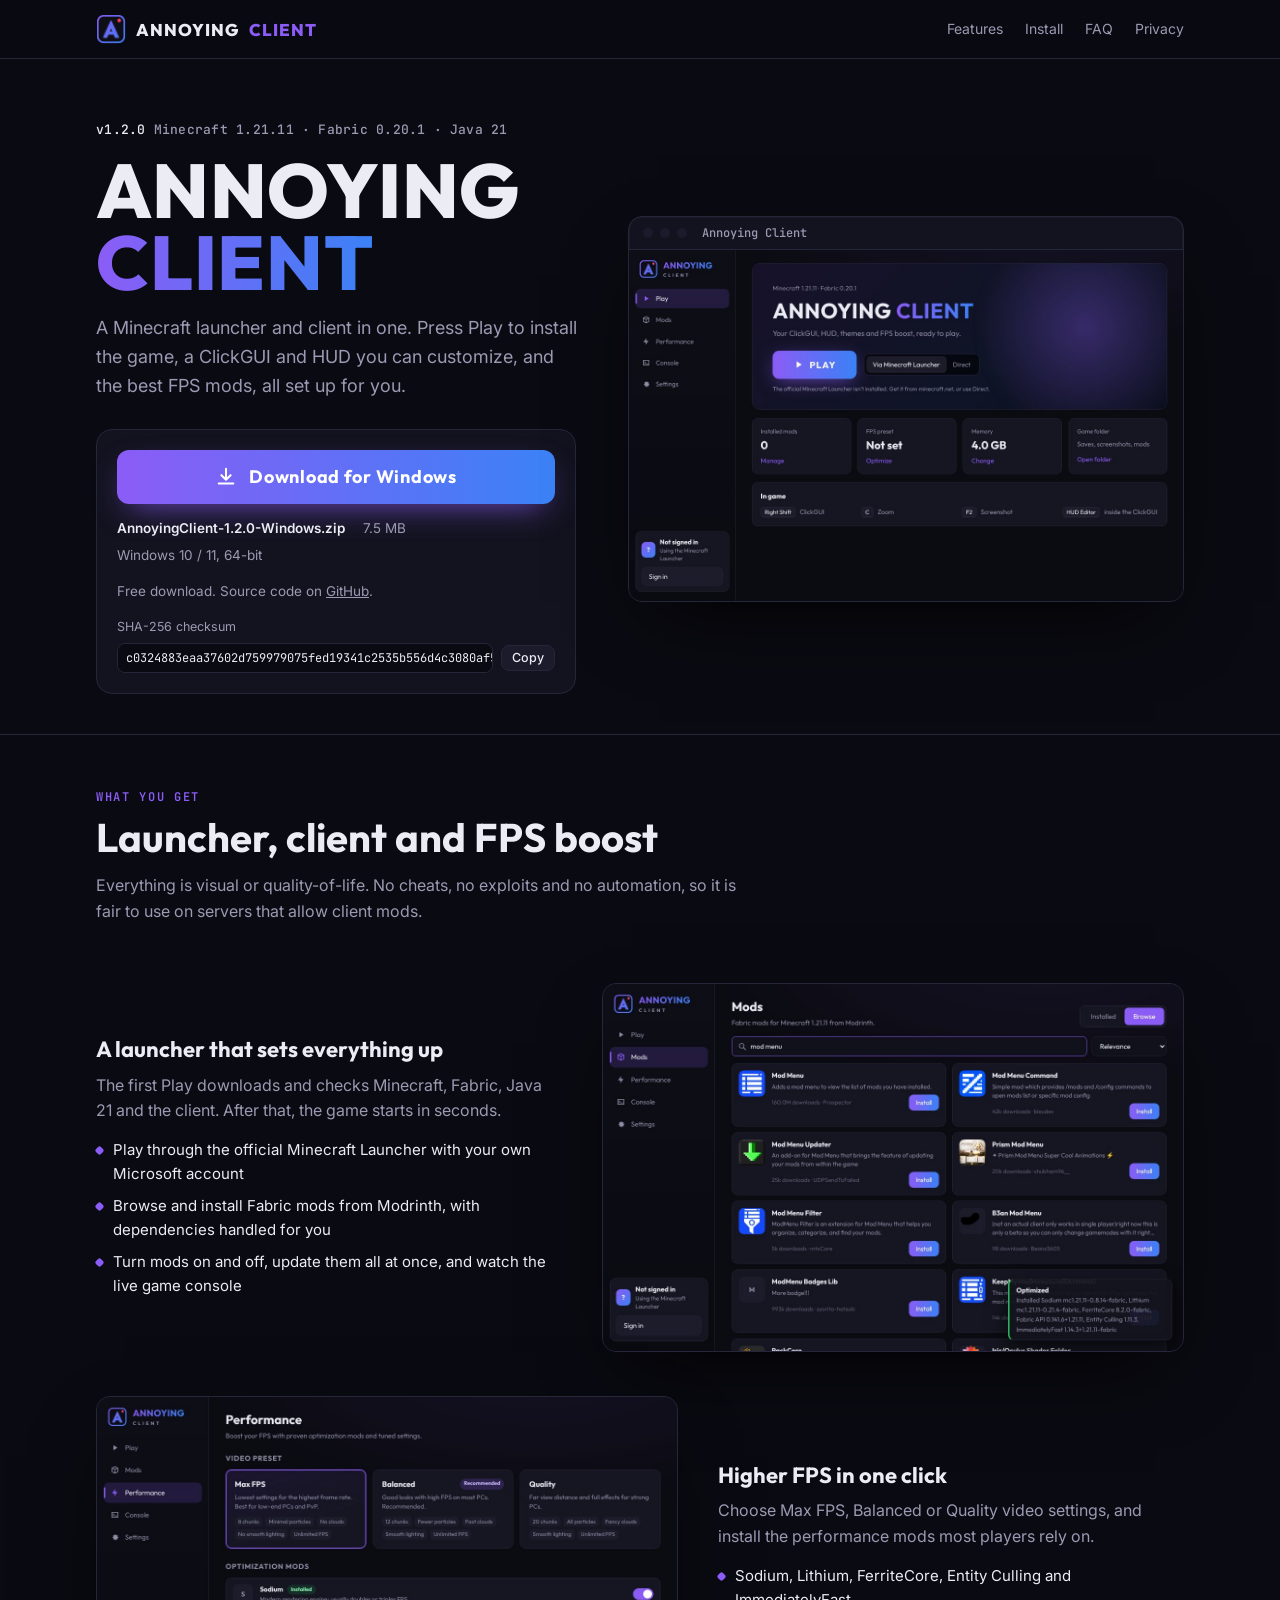
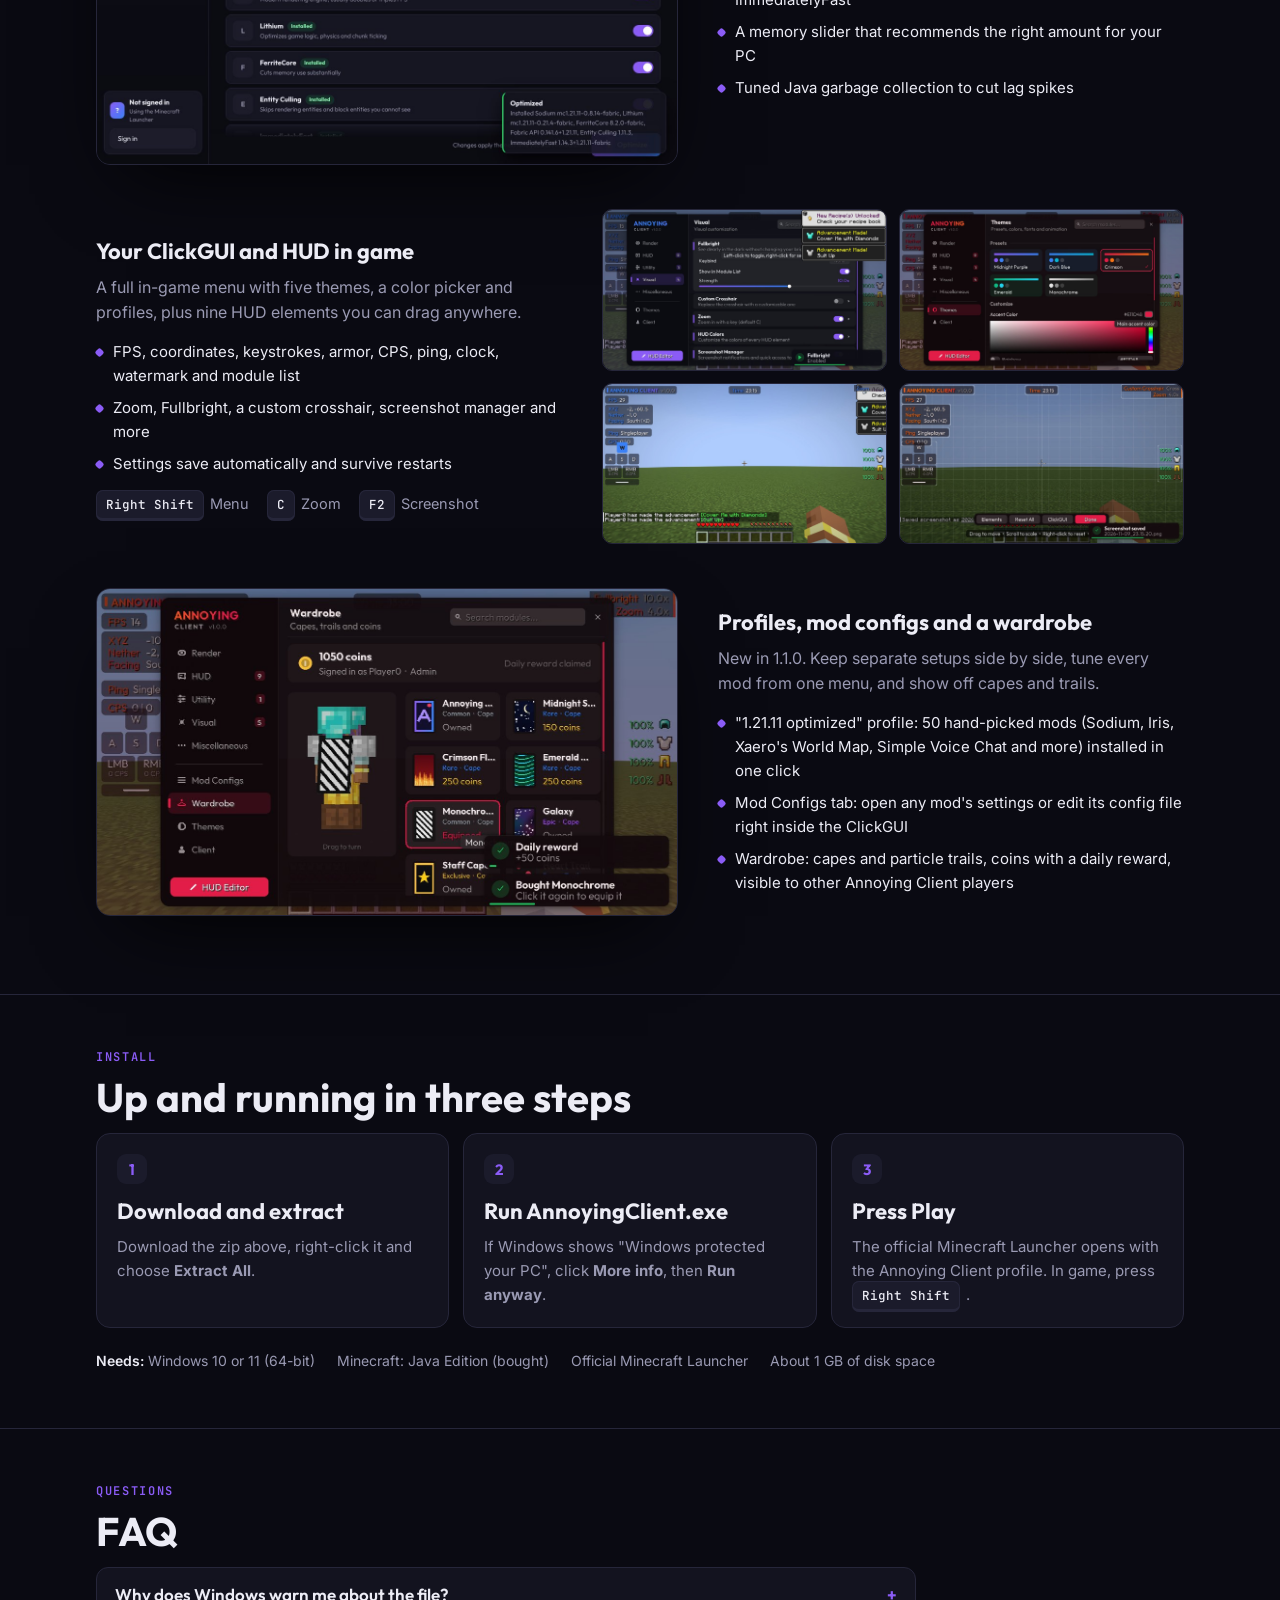
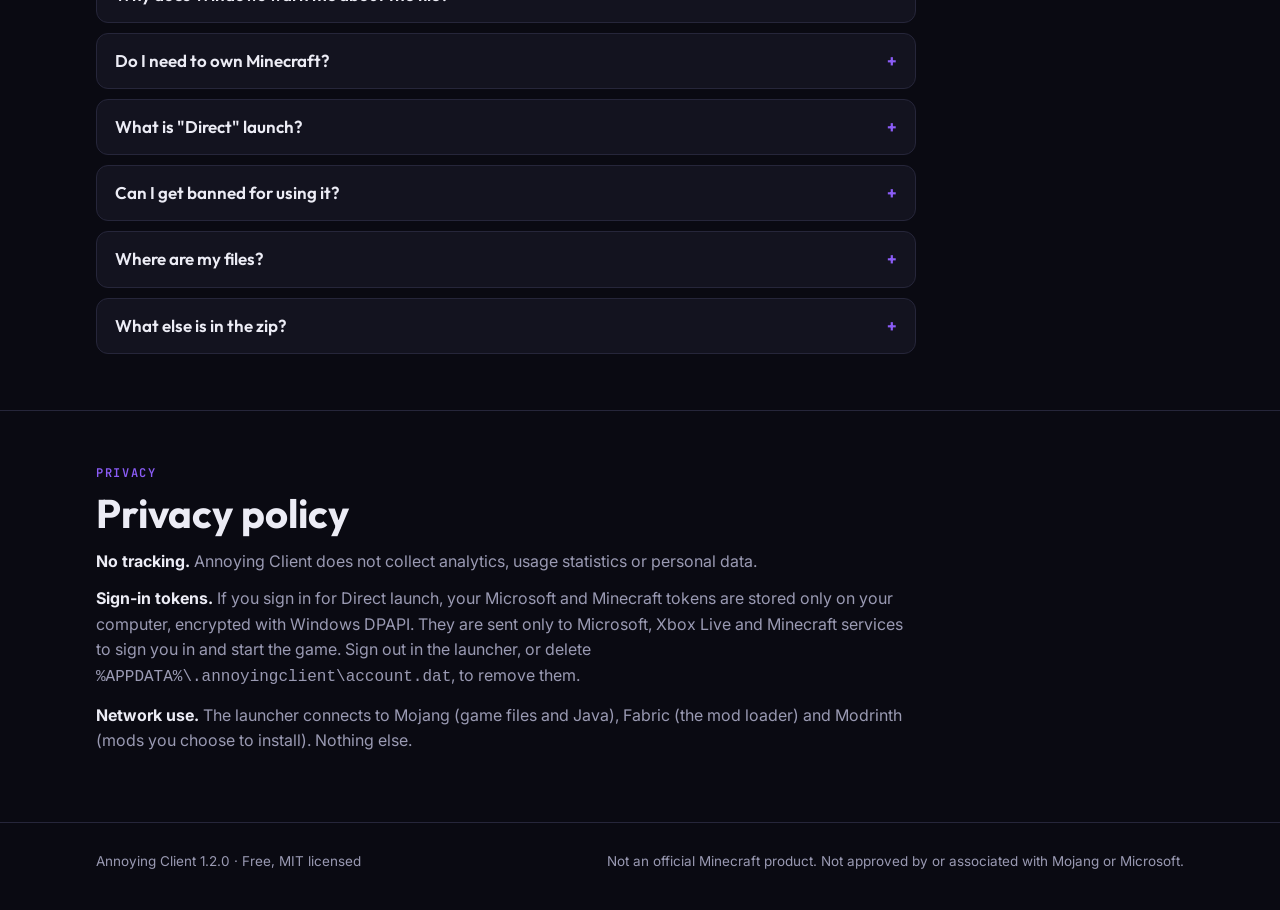
==== docs/index.html @ afb0d2f8 "Release 1.2.0: launcher auto-update and Owner label Co-Authored-By: Claude Opus 5.5 <noreply@anthrop" ====
<!doctype html>
<html lang="en">
<head>
<meta charset="utf-8">
<meta name="viewport" content="width=device-width, initial-scale=1, viewport-fit=cover">
<meta name="description" content="Annoying Client: a free Minecraft launcher and client with a ClickGUI, customizable HUD, Modrinth mod browser and one-click FPS optimization.">
<link rel="icon" href="img/icon.png">
<style>html,body{margin:0}body{font-size:14px}img{max-width:100%}[hidden]{display:none!important}</style>
<title>Annoying Client</title>
<link rel="preconnect" href="https://fonts.googleapis.com">
<link rel="preconnect" href="https://fonts.gstatic.com" crossorigin>
<link rel="stylesheet" href="https://fonts.googleapis.com/css2?family=Outfit:wght@400;600;700;800&family=Inter:wght@400;500;600&family=JetBrains+Mono:wght@400;500&display=swap">
<style>
/* Layout: a launcher-window hero (copy + download card beside a framed screenshot), then feature rows that alternate image and text, a real 3-step install, FAQ, privacy. Single committed dark look matching the client. */
:root {
  color-scheme: dark;
  --ink: #0a0a12;          /* page ground */
  --panel: #13131f;        /* cards */
  --panel-2: #1b1b2b;      /* raised controls */
  --line: #26263a;         /* hairlines */
  --text: #ececf5;
  --muted: #9a9ab3;
  --violet: #8b5cf6;       /* client accent */
  --azure: #3b82f6;        /* client secondary accent */
  --ok: #34d399;
  --warn: #fbbf24;
  --display: "Outfit", "Segoe UI", system-ui, sans-serif;
  --body: "Inter", "Segoe UI", system-ui, sans-serif;
  --mono: "JetBrains Mono", "Cascadia Mono", Consolas, monospace;
}
* { box-sizing: border-box; }
html { scroll-behavior: smooth; }
@media (prefers-reduced-motion: reduce) { html { scroll-behavior: auto; } * { animation: none !important; transition: none !important; } }
body { background: var(--ink); color: var(--text); font: 16px/1.6 var(--body); }
a { color: inherit; }
:focus-visible { outline: 2px solid var(--violet); outline-offset: 3px; border-radius: 6px; }

.wrap { max-width: 1120px; margin: 0 auto; padding-left: max(16px, env(safe-area-inset-left, 0px)); padding-right: max(16px, env(safe-area-inset-right, 0px)); }

/* header */
header { position: sticky; top: env(safe-area-inset-top, 0px); z-index: 5; background: color-mix(in srgb, var(--ink) 86%, transparent); backdrop-filter: blur(10px); border-bottom: 1px solid var(--line); }
body::before { content: ""; position: fixed; inset: 0 0 auto; height: env(safe-area-inset-top, 0px); z-index: 10; background: var(--ink); }
.bar { display: flex; align-items: center; gap: 24px; padding-block: 14px; }
.logo { display: flex; align-items: center; gap: 10px; text-decoration: none; font: 800 17px/1 var(--display); letter-spacing: .06em; }
.logo img { width: 30px; height: 30px; border-radius: 8px; }
.logo span { color: var(--violet); }
.bar nav { display: flex; gap: 22px; margin-left: auto; font-size: 14px; color: var(--muted); }
.bar nav a { text-decoration: none; }
.bar nav a:hover { color: var(--text); }
@media (max-width: 640px) { .bar nav { display: none; } }

/* hero */
.hero { padding-block: 64px 40px; display: grid; grid-template-columns: minmax(0, 1fr) minmax(0, 1.15fr); gap: 48px; align-items: center; }
@media (max-width: 900px) { .hero { grid-template-columns: minmax(0, 1fr); padding-block: 36px 24px; } }
.stack { font: 500 13px/1 var(--mono); color: var(--muted); letter-spacing: .02em; display: flex; flex-wrap: wrap; gap: 8px; }
.stack b { color: var(--text); font-weight: 500; }
h1 { font: 800 clamp(44px, 7vw, 76px)/.95 var(--display); letter-spacing: .01em; margin: 18px 0 16px; text-wrap: balance; }
h1 em { font-style: normal; color: transparent; background: linear-gradient(90deg, var(--violet), var(--azure)); -webkit-background-clip: text; background-clip: text; }
.lead { color: var(--muted); font-size: 18px; max-width: 34em; margin: 0 0 28px; }

.dl { background: var(--panel); border: 1px solid var(--line); border-radius: 16px; padding: 20px; max-width: 480px; display: grid; gap: 14px; }
.dl-btn { display: flex; align-items: center; justify-content: center; gap: 12px; width: 100%; border: 0; cursor: pointer; padding: 16px 20px; border-radius: 12px; color: #fff; font: 700 18px/1 var(--display); letter-spacing: .04em; background: linear-gradient(90deg, var(--violet), var(--azure)); box-shadow: 0 12px 32px -12px color-mix(in srgb, var(--violet) 80%, transparent); transition: transform .15s, filter .15s; }
.dl-btn:hover { transform: translateY(-1px); filter: brightness(1.08); }
.dl-btn { text-decoration: none; }
.dl-btn[aria-disabled="true"] { cursor: default; filter: saturate(.45) brightness(.75); transform: none; box-shadow: none; }
.dl-btn svg { width: 22px; height: 22px; flex: none; }
.dl-meta { display: flex; flex-wrap: wrap; gap: 6px 18px; font-size: 13.5px; color: var(--muted); }
.dl-meta b { color: var(--text); font-weight: 600; }
.status { font-size: 13.5px; min-height: 1.4em; color: var(--muted); }
.status.ok { color: var(--ok); }
.status.warn { color: var(--warn); }
.sha { display: grid; gap: 6px; font-size: 12.5px; color: var(--muted); }
.sha-row { display: flex; gap: 8px; align-items: center; min-width: 0; }
.sha code { font: 12px/1.4 var(--mono); color: var(--text); background: var(--ink); border: 1px solid var(--line); border-radius: 8px; padding: 6px 8px; overflow-x: auto; white-space: nowrap; flex: 1; min-width: 0; }
.copy { border: 1px solid var(--line); background: var(--panel-2); color: var(--text); border-radius: 8px; padding: 6px 10px; font: 500 12.5px/1 var(--body); cursor: pointer; flex: none; }
.copy:hover { border-color: #3a3a55; }

.shot { margin: 0; border-radius: 14px; overflow: hidden; border: 1px solid var(--line); background: var(--panel); box-shadow: 0 30px 80px -30px #000, 0 0 0 1px #ffffff08 inset; }
.shot-chrome { display: flex; align-items: center; gap: 7px; padding: 10px 14px; border-bottom: 1px solid var(--line); font: 500 12px/1 var(--mono); color: var(--muted); }
.shot-chrome i { width: 10px; height: 10px; border-radius: 50%; background: var(--panel-2); display: block; }
.shot-chrome span { margin-left: 8px; }
.shot img { display: block; width: 100%; height: auto; }

/* sections */
section { padding-block: 56px; border-top: 1px solid var(--line); }
.eyebrow { font: 600 12px/1 var(--mono); text-transform: uppercase; letter-spacing: .14em; color: var(--violet); }
h2 { font: 700 clamp(28px, 4vw, 40px)/1.1 var(--display); margin: 12px 0 14px; text-wrap: balance; }
h3 { font: 700 22px/1.2 var(--display); margin: 0 0 10px; }
.intro { color: var(--muted); max-width: 40em; margin: 0 0 36px; }

.feature { display: grid; grid-template-columns: minmax(0, 1fr) minmax(0, 1.25fr); gap: 40px; align-items: center; padding-block: 22px; }
.feature.flip { grid-template-columns: minmax(0, 1.25fr) minmax(0, 1fr); }
.feature.flip .feature-text { order: 2; }
@media (max-width: 860px) { .feature, .feature.flip { grid-template-columns: minmax(0, 1fr); gap: 18px; } .feature.flip .feature-text { order: 0; } }
.feature-text p { color: var(--muted); margin: 0 0 14px; }
.ticks { list-style: none; padding: 0; margin: 0; display: grid; gap: 8px; font-size: 15px; }
.ticks li { display: flex; gap: 10px; }
.ticks li::before { content: ""; flex: none; width: 7px; height: 7px; margin-top: .62em; border-radius: 2px; background: var(--violet); transform: rotate(45deg); }
.keys { display: flex; flex-wrap: wrap; gap: 10px 18px; margin-top: 16px; font-size: 14.5px; color: var(--muted); }
kbd { font: 500 12.5px/1 var(--mono); color: var(--text); background: var(--panel-2); border: 1px solid var(--line); border-bottom-width: 3px; border-radius: 7px; padding: 5px 9px; margin-right: 6px; }
.gallery { display: grid; grid-template-columns: repeat(2, minmax(0, 1fr)); gap: 12px; }
.gallery img { width: 100%; height: auto; border-radius: 10px; border: 1px solid var(--line); display: block; }
@media (max-width: 560px) { .gallery { grid-template-columns: minmax(0, 1fr); } }

/* install */
.steps { list-style: none; padding: 0; margin: 0; display: grid; grid-template-columns: repeat(3, minmax(0, 1fr)); gap: 14px; counter-reset: step; }
@media (max-width: 860px) { .steps { grid-template-columns: minmax(0, 1fr); } }
.steps li { background: var(--panel); border: 1px solid var(--line); border-radius: 14px; padding: 20px; counter-increment: step; }
.steps li::before { content: counter(step); display: grid; place-items: center; width: 30px; height: 30px; border-radius: 9px; background: var(--panel-2); color: var(--violet); font: 700 15px/1 var(--display); margin-bottom: 14px; }
.steps p { color: var(--muted); margin: 6px 0 0; font-size: 15px; }
.req { margin-top: 22px; display: flex; flex-wrap: wrap; gap: 8px 22px; font-size: 14px; color: var(--muted); }
.req b { color: var(--text); font-weight: 600; }

/* faq */
.faq { display: grid; gap: 10px; max-width: 820px; }
details { background: var(--panel); border: 1px solid var(--line); border-radius: 12px; padding: 0 18px; }
summary { cursor: pointer; list-style: none; padding-block: 16px; font: 600 17px/1.3 var(--display); display: flex; justify-content: space-between; gap: 16px; }
summary::-webkit-details-marker { display: none; }
summary::after { content: "+"; color: var(--violet); font-weight: 700; }
details[open] summary::after { content: "\2212"; }
details p, details ul { color: var(--muted); margin: 0 0 16px; }
details ul { padding-left: 20px; }

.privacy { max-width: 820px; color: var(--muted); }
.privacy p { margin: 0 0 12px; }
.privacy strong { color: var(--text); }

footer { border-top: 1px solid var(--line); padding-block: 28px 40px; font-size: 13.5px; color: var(--muted); }
footer .wrap { display: flex; flex-wrap: wrap; gap: 10px 28px; justify-content: space-between; }
</style>
</head>
<body>


<header>
  <div class="wrap bar">
    <a class="logo" href="#top"><img src="img/icon.png" alt="">ANNOYING <span>CLIENT</span></a>
    <nav>
      <a href="#features">Features</a>
      <a href="#install">Install</a>
      <a href="#faq">FAQ</a>
      <a href="#privacy">Privacy</a>
    </nav>
  </div>
</header>

<main id="top">
  <div class="wrap hero">
    <div>
      <div class="stack"><b>v1.2.0</b><span>Minecraft 1.21.11</span><span>&middot;</span><span>Fabric 0.20.1</span><span>&middot;</span><span>Java 21</span></div>
      <h1>ANNOYING <em>CLIENT</em></h1>
      <p class="lead">A Minecraft launcher and client in one. Press Play to install the game, a ClickGUI and HUD you can customize, and the best FPS mods, all set up for you.</p>
      <div class="dl">
        <a class="dl-btn" id="download" href="download/AnnoyingClient-Windows.zip" download="AnnoyingClient-1.2.0-Windows.zip">
          <svg viewBox="0 0 24 24" fill="none" stroke="currentColor" stroke-width="2.2" stroke-linecap="round" stroke-linejoin="round" aria-hidden="true"><path d="M12 3v12m0 0l-5-5m5 5l5-5M4 19h16"/></svg>
          Download for Windows
        </a>
        <div class="dl-meta"><span><b>AnnoyingClient-1.2.0-Windows.zip</b></span><span>7.5 MB</span><span>Windows 10 / 11, 64-bit</span></div>
        <div class="status" id="status">Free download. Source code on <a href="https://github.com/theavgjim/annoying-client">GitHub</a>.</div>
        <div class="sha">
          <span>SHA-256 checksum</span>
          <div class="sha-row"><code id="sha">c0324883eaa37602d759979075fed19341c2535b556d4c3080af5c8bb71a3abe</code><button class="copy" id="copy-sha" type="button">Copy</button></div>
        </div>
      </div>
    </div>
    <figure class="shot">
      <div class="shot-chrome"><i></i><i></i><i></i><span>Annoying Client</span></div>
      <img src="img/launcher-play.jpg" width="1200" height="760" alt="The Annoying Client launcher home screen with the Play button">
    </figure>
  </div>

  <section id="features">
    <div class="wrap">
      <div class="eyebrow">What you get</div>
      <h2>Launcher, client and FPS boost</h2>
      <p class="intro">Everything is visual or quality-of-life. No cheats, no exploits and no automation, so it is fair to use on servers that allow client mods.</p>

      <div class="feature">
        <div class="feature-text">
          <h3>A launcher that sets everything up</h3>
          <p>The first Play downloads and checks Minecraft, Fabric, Java 21 and the client. After that, the game starts in seconds.</p>
          <ul class="ticks">
            <li>Play through the official Minecraft Launcher with your own Microsoft account</li>
            <li>Browse and install Fabric mods from Modrinth, with dependencies handled for you</li>
            <li>Turn mods on and off, update them all at once, and watch the live game console</li>
          </ul>
        </div>
        <figure class="shot"><img src="img/launcher-mods.jpg" width="1200" height="760" alt="Mod browser showing Modrinth search results"></figure>
      </div>

      <div class="feature flip">
        <div class="feature-text">
          <h3>Higher FPS in one click</h3>
          <p>Choose Max FPS, Balanced or Quality video settings, and install the performance mods most players rely on.</p>
          <ul class="ticks">
            <li>Sodium, Lithium, FerriteCore, Entity Culling and ImmediatelyFast</li>
            <li>A memory slider that recommends the right amount for your PC</li>
            <li>Tuned Java garbage collection to cut lag spikes</li>
          </ul>
        </div>
        <figure class="shot"><img src="img/launcher-performance.jpg" width="1200" height="760" alt="Performance page with video presets and optimization mods"></figure>
      </div>

      <div class="feature">
        <div class="feature-text">
          <h3>Your ClickGUI and HUD in game</h3>
          <p>A full in-game menu with five themes, a color picker and profiles, plus nine HUD elements you can drag anywhere.</p>
          <ul class="ticks">
            <li>FPS, coordinates, keystrokes, armor, CPS, ping, clock, watermark and module list</li>
            <li>Zoom, Fullbright, a custom crosshair, screenshot manager and more</li>
            <li>Settings save automatically and survive restarts</li>
          </ul>
          <div class="keys"><span><kbd>Right Shift</kbd>Menu</span><span><kbd>C</kbd>Zoom</span><span><kbd>F2</kbd>Screenshot</span></div>
        </div>
        <div class="gallery">
          <img src="img/clickgui-settings.jpg" width="1200" height="675" alt="ClickGUI with module settings expanded">
          <img src="img/themes-color-picker.jpg" width="1200" height="675" alt="Theme presets and color picker">
          <img src="img/hud.jpg" width="1200" height="675" alt="HUD elements in game">
          <img src="img/hud-editor.jpg" width="1200" height="675" alt="Drag-and-drop HUD editor">
        </div>
      </div>
      <div class="feature flip">
        <div class="feature-text">
          <h3>Profiles, mod configs and a wardrobe</h3>
          <p>New in 1.1.0. Keep separate setups side by side, tune every mod from one menu, and show off capes and trails.</p>
          <ul class="ticks">
            <li>"1.21.11 optimized" profile: 50 hand-picked mods (Sodium, Iris, Xaero's World Map, Simple Voice Chat and more) installed in one click</li>
            <li>Mod Configs tab: open any mod's settings or edit its config file right inside the ClickGUI</li>
            <li>Wardrobe: capes and particle trails, coins with a daily reward, visible to other Annoying Client players</li>
          </ul>
        </div>
        <figure class="shot"><img src="img/wardrobe.jpg" width="1200" height="675" alt="Wardrobe tab with capes, coins and a player preview"></figure>
      </div>
    </div>
  </section>

  <section id="install">
    <div class="wrap">
      <div class="eyebrow">Install</div>
      <h2>Up and running in three steps</h2>
      <ol class="steps">
        <li><h3>Download and extract</h3><p>Download the zip above, right-click it and choose <b>Extract All</b>.</p></li>
        <li><h3>Run AnnoyingClient.exe</h3><p>If Windows shows "Windows protected your PC", click <b>More info</b>, then <b>Run anyway</b>.</p></li>
        <li><h3>Press Play</h3><p>The official Minecraft Launcher opens with the Annoying Client profile. In game, press <kbd>Right Shift</kbd>.</p></li>
      </ol>
      <div class="req"><span><b>Needs:</b> Windows 10 or 11 (64-bit)</span><span>Minecraft: Java Edition (bought)</span><span>Official Minecraft Launcher</span><span>About 1 GB of disk space</span></div>
    </div>
  </section>

  <section id="faq">
    <div class="wrap">
      <div class="eyebrow">Questions</div>
      <h2>FAQ</h2>
      <div class="faq">
        <details><summary>Why does Windows warn me about the file?</summary>
          <p>The launcher is not code-signed yet, so SmartScreen does not recognize it. Click "More info" and then "Run anyway". You can compare the file's SHA-256 checksum with the one shown above to be sure it was not changed.</p></details>
        <details><summary>Do I need to own Minecraft?</summary>
          <p>Yes. You sign in with your own Microsoft account through the official Minecraft Launcher. There is no offline or cracked mode.</p></details>
        <details><summary>What is "Direct" launch?</summary>
          <p>Direct launch signs you in from Annoying Client itself, without opening the official launcher. It becomes available once Mojang approves the launcher's Microsoft application. Until then, use "Via Minecraft Launcher", which works for everyone.</p></details>
        <details><summary>Can I get banned for using it?</summary>
          <p>Annoying Client has no cheats, but every server sets its own rules. Some servers do not allow features such as zoom or fullbright, so check a server's rules before you play there.</p></details>
        <details><summary>Where are my files?</summary>
          <ul>
            <li>Launcher, game files and Java: <code>%APPDATA%\.annoyingclient</code></li>
            <li>Worlds, screenshots and mods: <code>%APPDATA%\.annoyingclient\instance</code></li>
          </ul></details>
        <details><summary>What else is in the zip?</summary>
          <p><b>AnnoyingClient-Installer.exe</b> only adds the client to the official launcher, without the launcher app. <b>annoying-client-1.2.0+mc1.21.11.jar</b> is the mod by itself, for manual Fabric installs (it needs Fabric API).</p></details>
      </div>
    </div>
  </section>

  <section id="privacy">
    <div class="wrap">
      <div class="eyebrow">Privacy</div>
      <h2>Privacy policy</h2>
      <div class="privacy">
        <p><strong>No tracking.</strong> Annoying Client does not collect analytics, usage statistics or personal data.</p>
        <p><strong>Sign-in tokens.</strong> If you sign in for Direct launch, your Microsoft and Minecraft tokens are stored only on your computer, encrypted with Windows DPAPI. They are sent only to Microsoft, Xbox Live and Minecraft services to sign you in and start the game. Sign out in the launcher, or delete <code>%APPDATA%\.annoyingclient\account.dat</code>, to remove them.</p>
        <p><strong>Network use.</strong> The launcher connects to Mojang (game files and Java), Fabric (the mod loader) and Modrinth (mods you choose to install). Nothing else.</p>
      </div>
    </div>
  </section>
</main>

<footer>
  <div class="wrap">
    <span>Annoying Client 1.2.0 &middot; Free, MIT licensed</span>
    <span>Not an official Minecraft product. Not approved by or associated with Mojang or Microsoft.</span>
  </div>
</footer>

<script>
(function () {
  document.getElementById("copy-sha").addEventListener("click", function () {
    var code = document.getElementById("sha");
    var b = this;
    function selectIt() {
      var r = document.createRange(); r.selectNodeContents(code);
      var s = window.getSelection(); s.removeAllRanges(); s.addRange(r);
    }
    if (navigator.clipboard && navigator.clipboard.writeText) {
      navigator.clipboard.writeText(code.textContent).then(function () { b.textContent = "Copied"; setTimeout(function () { b.textContent = "Copy"; }, 1500); }, selectIt);
    } else { selectIt(); }
  });
})();
</script>

</body>
</html>
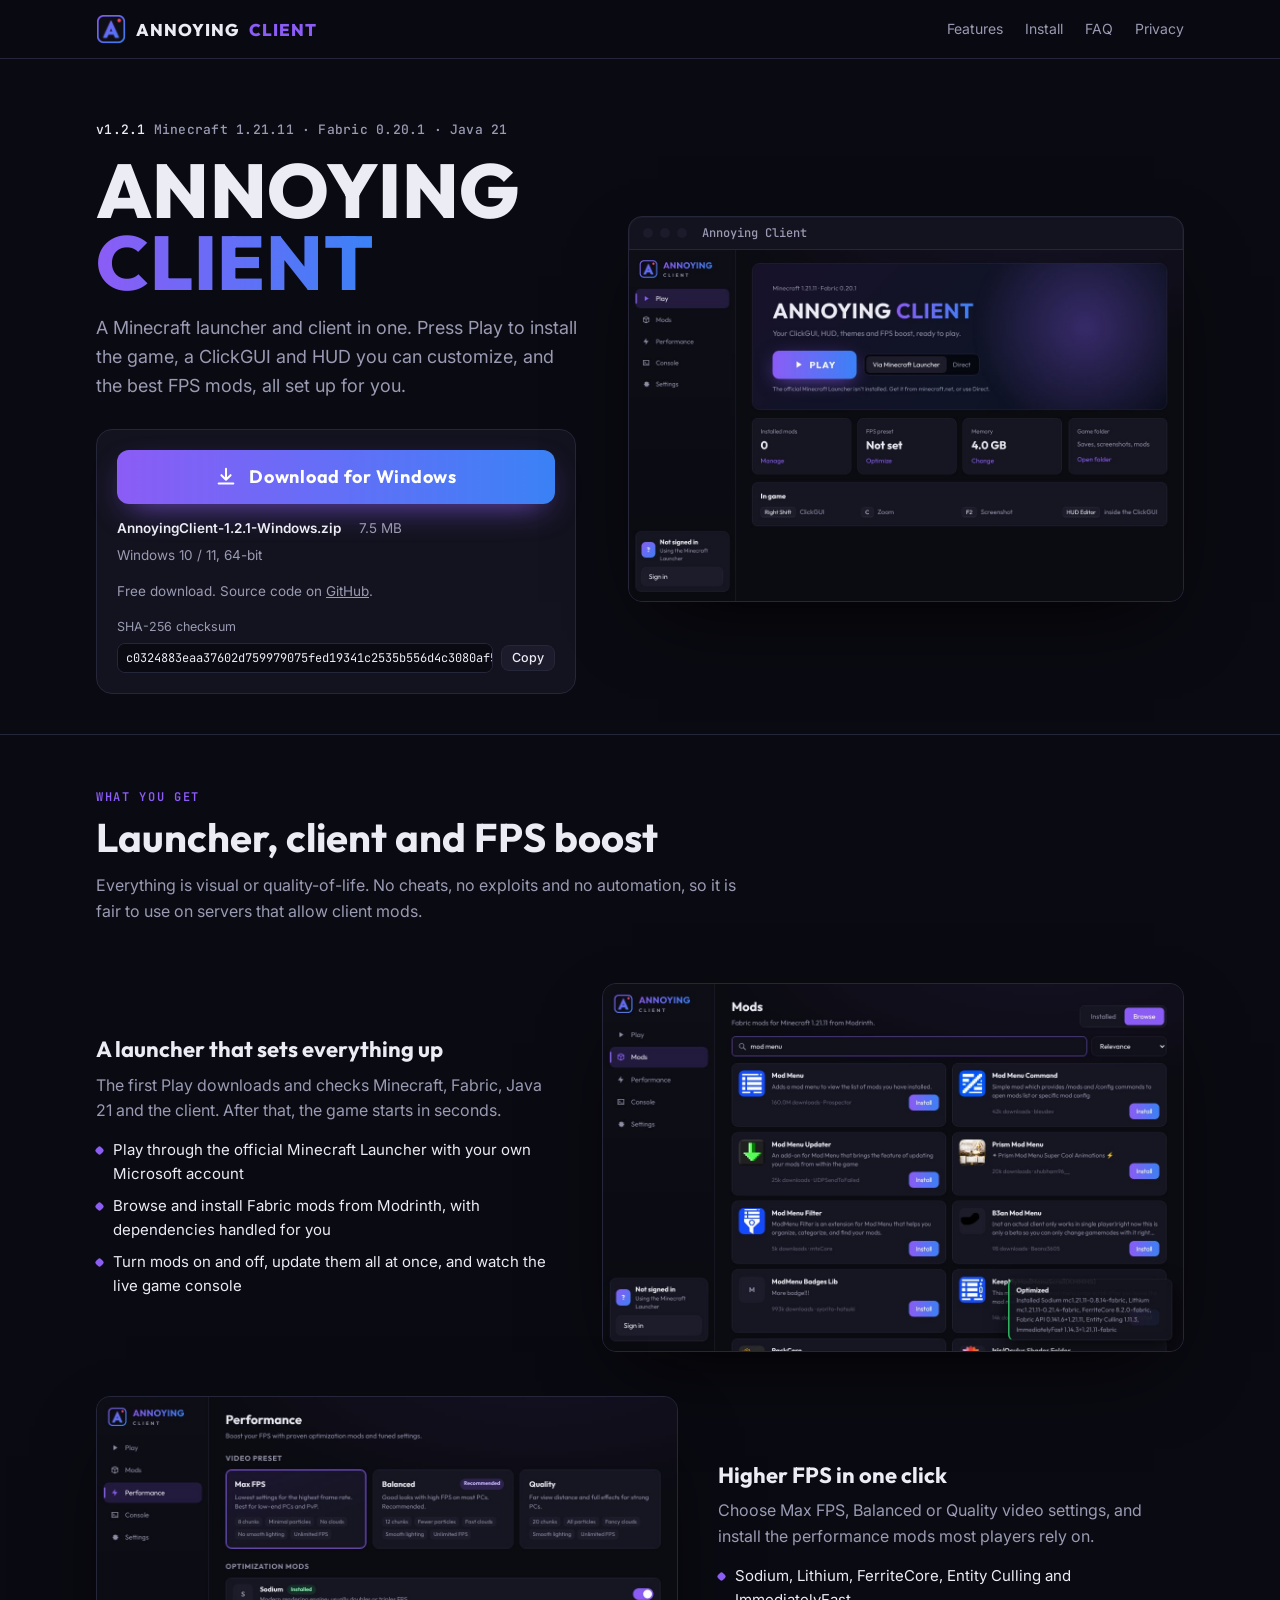
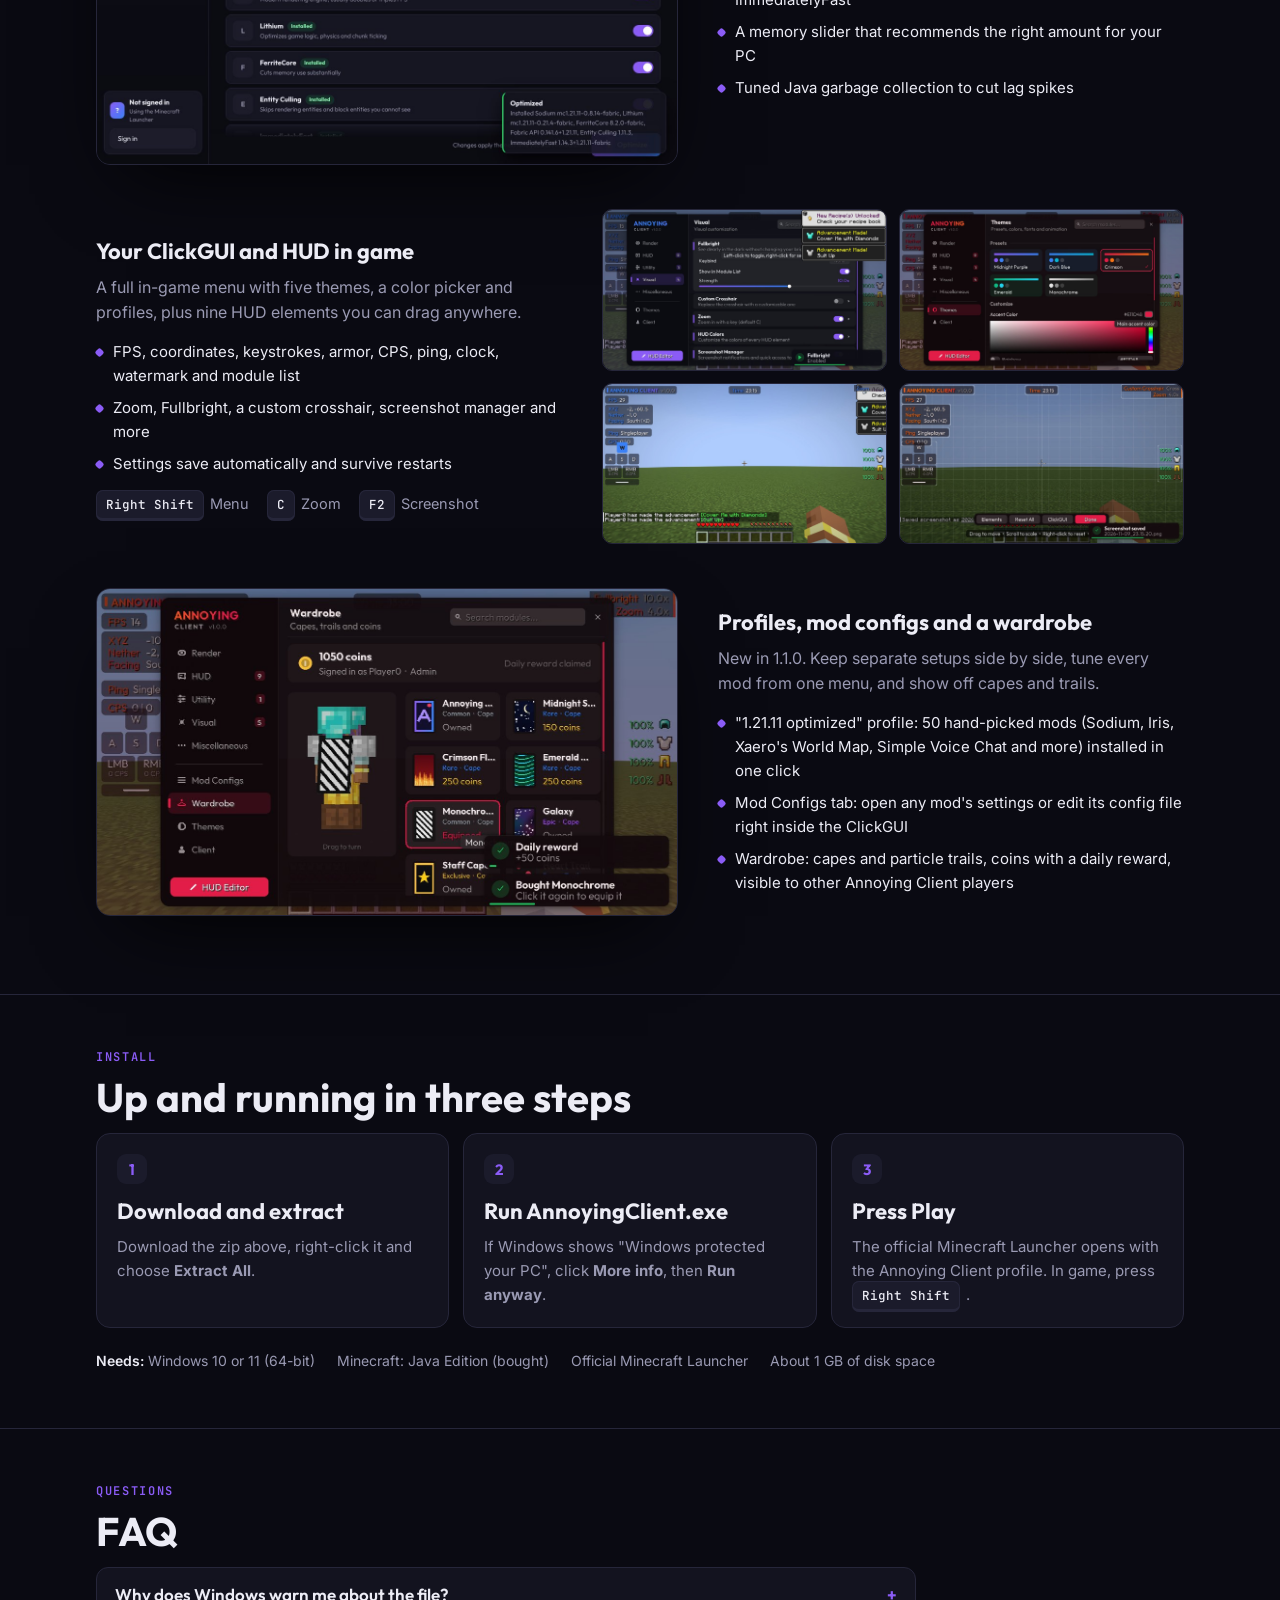
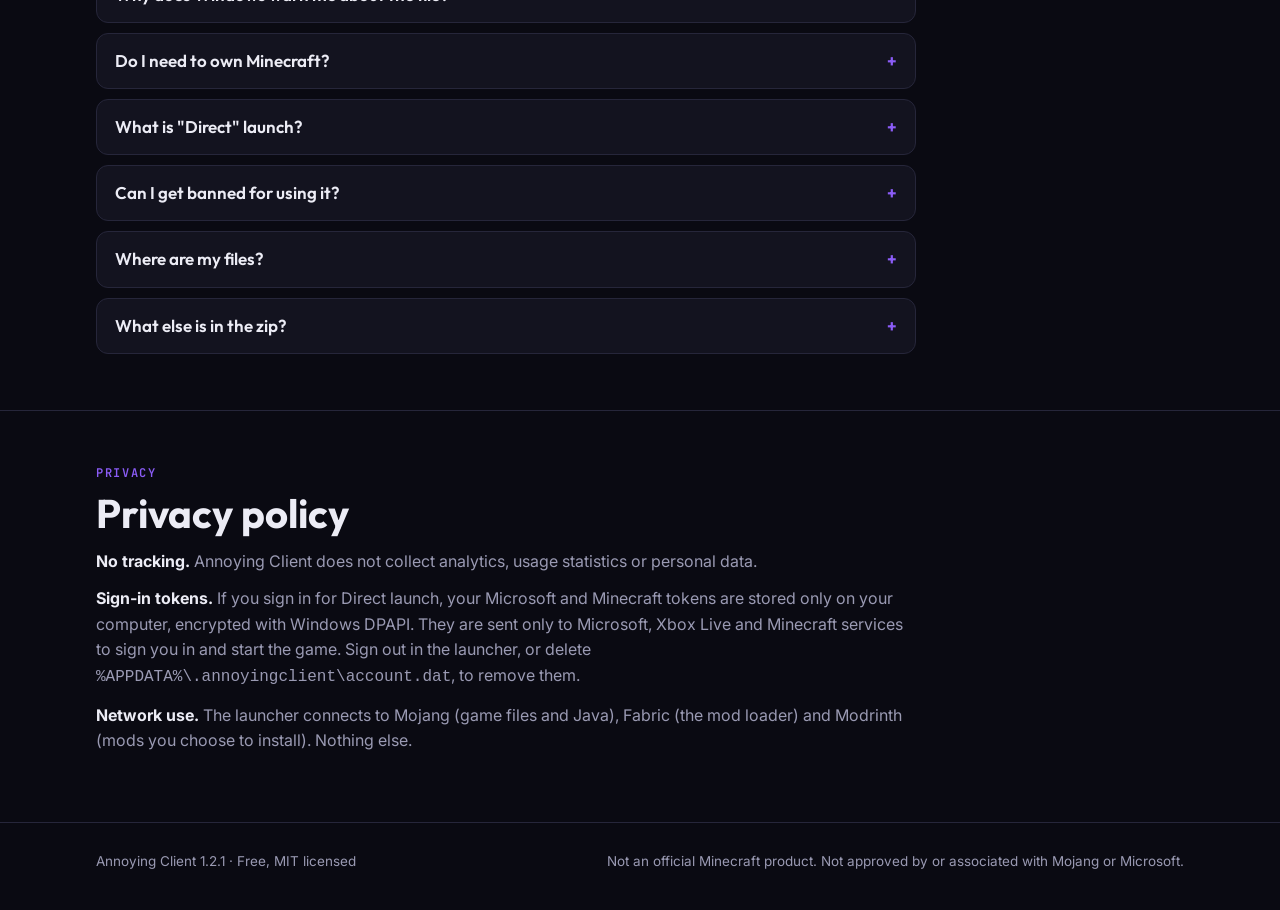
==== commit 3ae0623d: "Release 1.2.1: connect to the official cosmetics server by default Co-Authored-By: Claude Opus 5.5 <" ====
--- a/docs/index.html
+++ b/docs/index.html
@@ -147,15 +147,15 @@
 <main id="top">
   <div class="wrap hero">
     <div>
-      <div class="stack"><b>v1.2.0</b><span>Minecraft 1.21.11</span><span>&middot;</span><span>Fabric 0.20.1</span><span>&middot;</span><span>Java 21</span></div>
+      <div class="stack"><b>v1.2.1</b><span>Minecraft 1.21.11</span><span>&middot;</span><span>Fabric 0.20.1</span><span>&middot;</span><span>Java 21</span></div>
       <h1>ANNOYING <em>CLIENT</em></h1>
       <p class="lead">A Minecraft launcher and client in one. Press Play to install the game, a ClickGUI and HUD you can customize, and the best FPS mods, all set up for you.</p>
       <div class="dl">
-        <a class="dl-btn" id="download" href="download/AnnoyingClient-Windows.zip" download="AnnoyingClient-1.2.0-Windows.zip">
+        <a class="dl-btn" id="download" href="download/AnnoyingClient-Windows.zip" download="AnnoyingClient-1.2.1-Windows.zip">
           <svg viewBox="0 0 24 24" fill="none" stroke="currentColor" stroke-width="2.2" stroke-linecap="round" stroke-linejoin="round" aria-hidden="true"><path d="M12 3v12m0 0l-5-5m5 5l5-5M4 19h16"/></svg>
           Download for Windows
         </a>
-        <div class="dl-meta"><span><b>AnnoyingClient-1.2.0-Windows.zip</b></span><span>7.5 MB</span><span>Windows 10 / 11, 64-bit</span></div>
+        <div class="dl-meta"><span><b>AnnoyingClient-1.2.1-Windows.zip</b></span><span>7.5 MB</span><span>Windows 10 / 11, 64-bit</span></div>
         <div class="status" id="status">Free download. Source code on <a href="https://github.com/theavgjim/annoying-client">GitHub</a>.</div>
         <div class="sha">
           <span>SHA-256 checksum</span>
@@ -266,7 +266,7 @@
             <li>Worlds, screenshots and mods: <code>%APPDATA%\.annoyingclient\instance</code></li>
           </ul></details>
         <details><summary>What else is in the zip?</summary>
-          <p><b>AnnoyingClient-Installer.exe</b> only adds the client to the official launcher, without the launcher app. <b>annoying-client-1.2.0+mc1.21.11.jar</b> is the mod by itself, for manual Fabric installs (it needs Fabric API).</p></details>
+          <p><b>AnnoyingClient-Installer.exe</b> only adds the client to the official launcher, without the launcher app. <b>annoying-client-1.2.1+mc1.21.11.jar</b> is the mod by itself, for manual Fabric installs (it needs Fabric API).</p></details>
       </div>
     </div>
   </section>
@@ -286,7 +286,7 @@
 
 <footer>
   <div class="wrap">
-    <span>Annoying Client 1.2.0 &middot; Free, MIT licensed</span>
+    <span>Annoying Client 1.2.1 &middot; Free, MIT licensed</span>
     <span>Not an official Minecraft product. Not approved by or associated with Mojang or Microsoft.</span>
   </div>
 </footer>
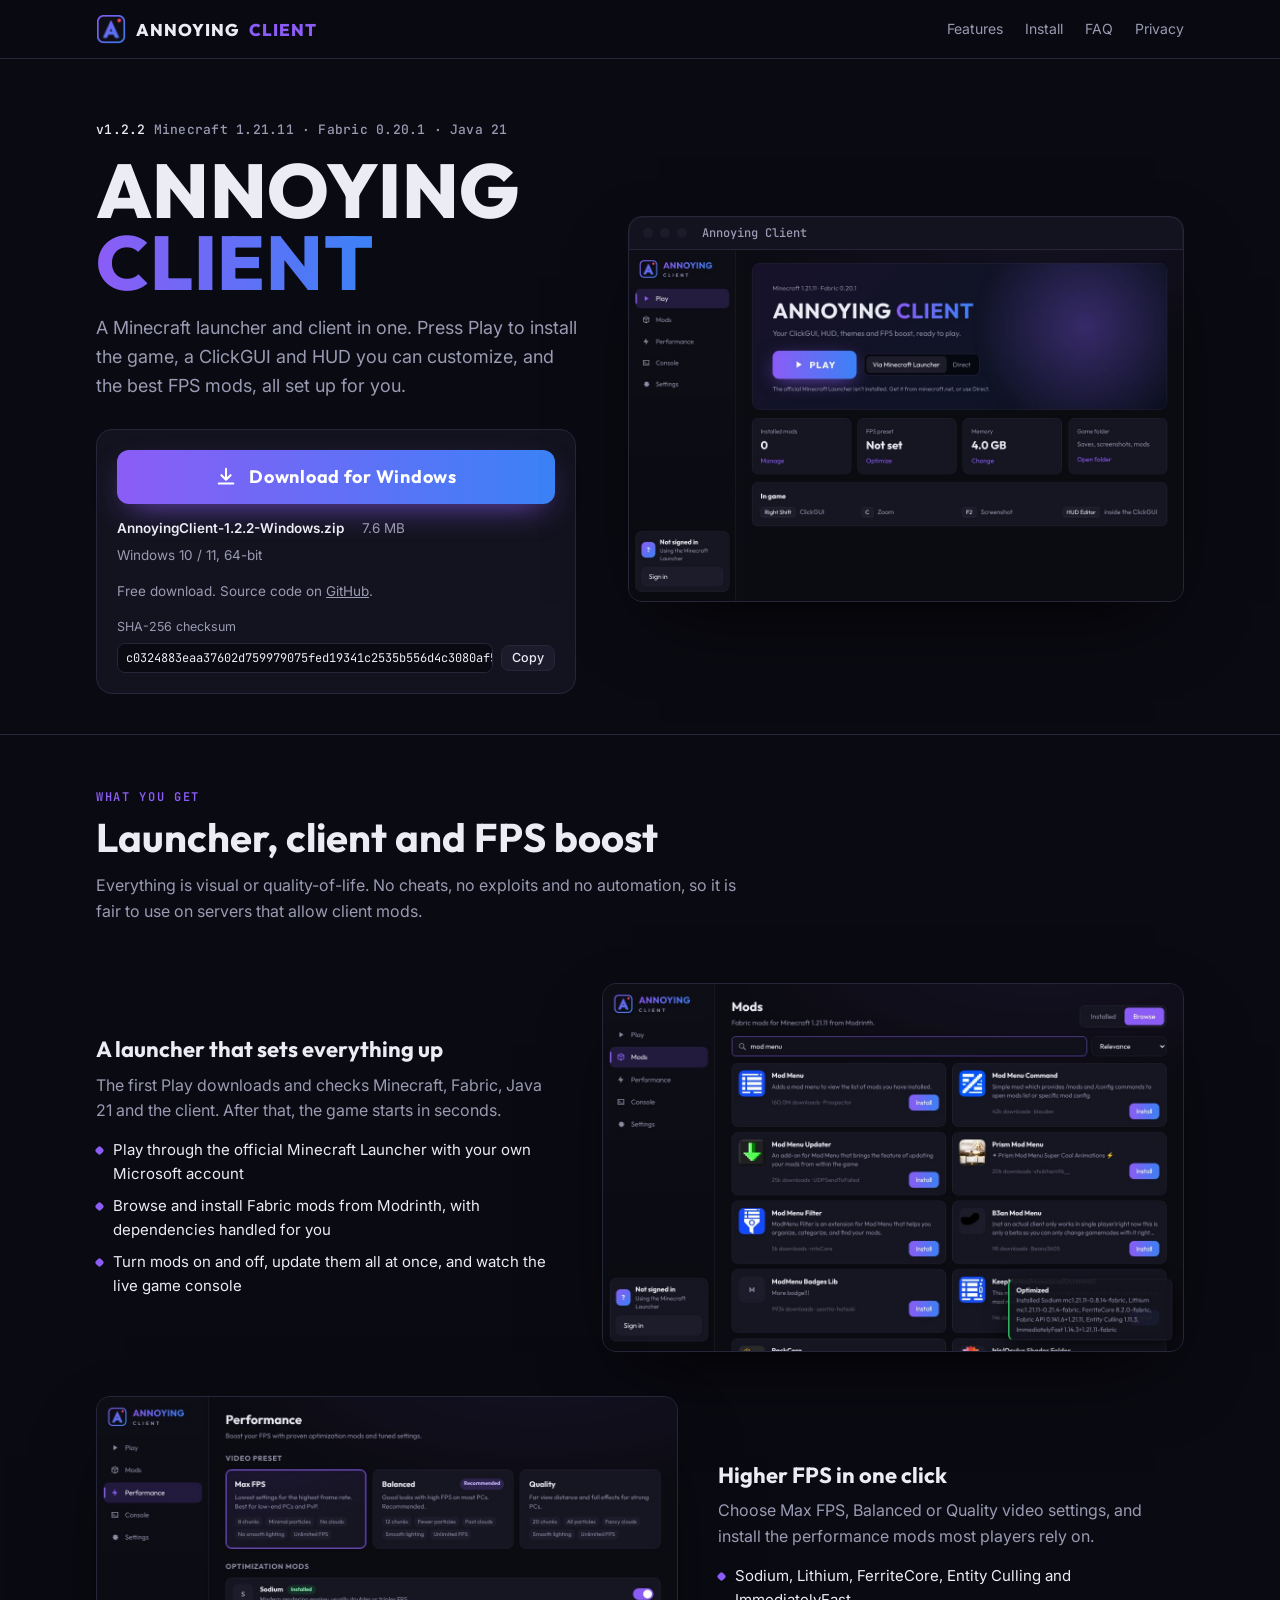
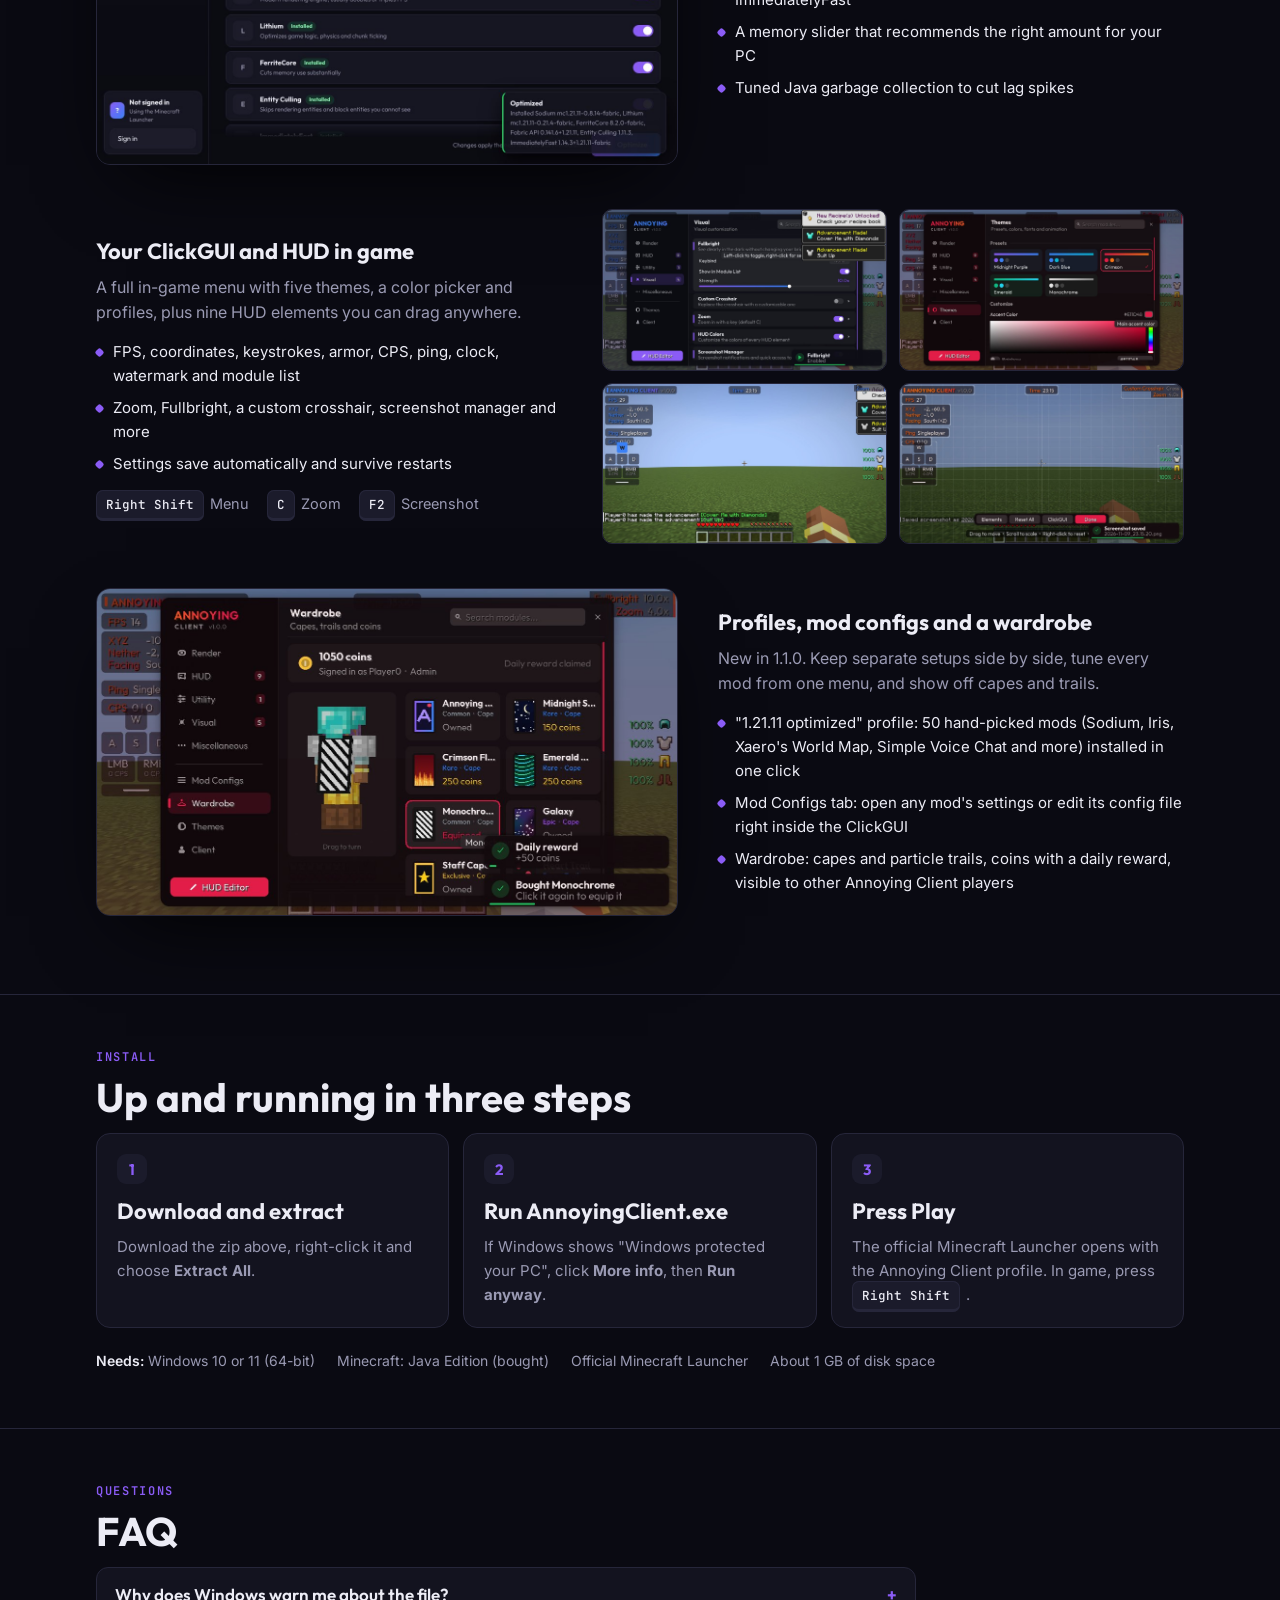
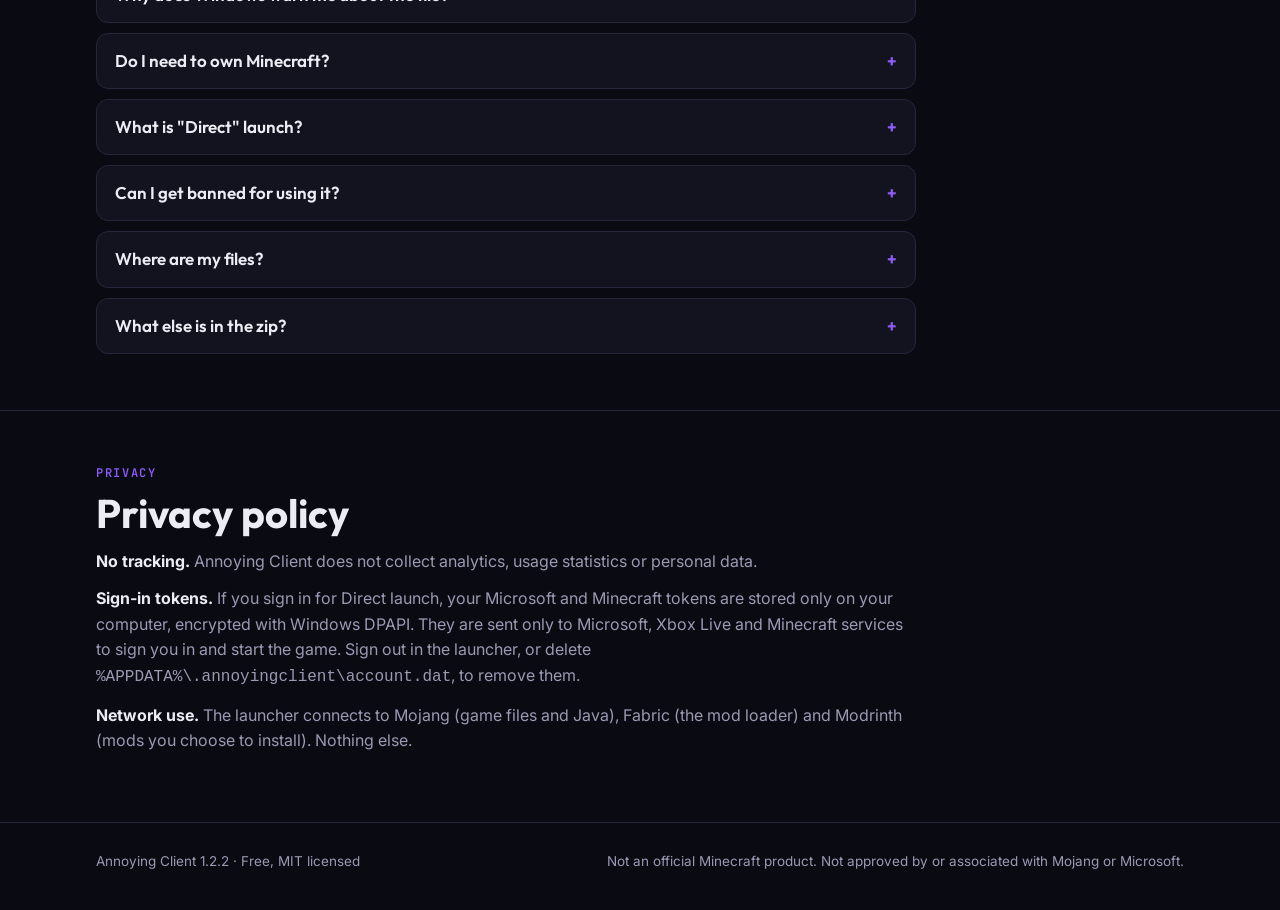
==== commit 24fa5bfa: "Release 1.2.2: thin capes and wavy capes option Co-Authored-By: Claude Opus 5.5 <noreply@anthropic.c" ====
--- a/docs/index.html
+++ b/docs/index.html
@@ -147,15 +147,15 @@
 <main id="top">
   <div class="wrap hero">
     <div>
-      <div class="stack"><b>v1.2.1</b><span>Minecraft 1.21.11</span><span>&middot;</span><span>Fabric 0.20.1</span><span>&middot;</span><span>Java 21</span></div>
+      <div class="stack"><b>v1.2.2</b><span>Minecraft 1.21.11</span><span>&middot;</span><span>Fabric 0.20.1</span><span>&middot;</span><span>Java 21</span></div>
       <h1>ANNOYING <em>CLIENT</em></h1>
       <p class="lead">A Minecraft launcher and client in one. Press Play to install the game, a ClickGUI and HUD you can customize, and the best FPS mods, all set up for you.</p>
       <div class="dl">
-        <a class="dl-btn" id="download" href="download/AnnoyingClient-Windows.zip" download="AnnoyingClient-1.2.1-Windows.zip">
+        <a class="dl-btn" id="download" href="download/AnnoyingClient-Windows.zip" download="AnnoyingClient-1.2.2-Windows.zip">
           <svg viewBox="0 0 24 24" fill="none" stroke="currentColor" stroke-width="2.2" stroke-linecap="round" stroke-linejoin="round" aria-hidden="true"><path d="M12 3v12m0 0l-5-5m5 5l5-5M4 19h16"/></svg>
           Download for Windows
         </a>
-        <div class="dl-meta"><span><b>AnnoyingClient-1.2.1-Windows.zip</b></span><span>7.5 MB</span><span>Windows 10 / 11, 64-bit</span></div>
+        <div class="dl-meta"><span><b>AnnoyingClient-1.2.2-Windows.zip</b></span><span>7.6 MB</span><span>Windows 10 / 11, 64-bit</span></div>
         <div class="status" id="status">Free download. Source code on <a href="https://github.com/theavgjim/annoying-client">GitHub</a>.</div>
         <div class="sha">
           <span>SHA-256 checksum</span>
@@ -266,7 +266,7 @@
             <li>Worlds, screenshots and mods: <code>%APPDATA%\.annoyingclient\instance</code></li>
           </ul></details>
         <details><summary>What else is in the zip?</summary>
-          <p><b>AnnoyingClient-Installer.exe</b> only adds the client to the official launcher, without the launcher app. <b>annoying-client-1.2.1+mc1.21.11.jar</b> is the mod by itself, for manual Fabric installs (it needs Fabric API).</p></details>
+          <p><b>AnnoyingClient-Installer.exe</b> only adds the client to the official launcher, without the launcher app. <b>annoying-client-1.2.2+mc1.21.11.jar</b> is the mod by itself, for manual Fabric installs (it needs Fabric API).</p></details>
       </div>
     </div>
   </section>
@@ -286,7 +286,7 @@
 
 <footer>
   <div class="wrap">
-    <span>Annoying Client 1.2.1 &middot; Free, MIT licensed</span>
+    <span>Annoying Client 1.2.2 &middot; Free, MIT licensed</span>
     <span>Not an official Minecraft product. Not approved by or associated with Mojang or Microsoft.</span>
   </div>
 </footer>
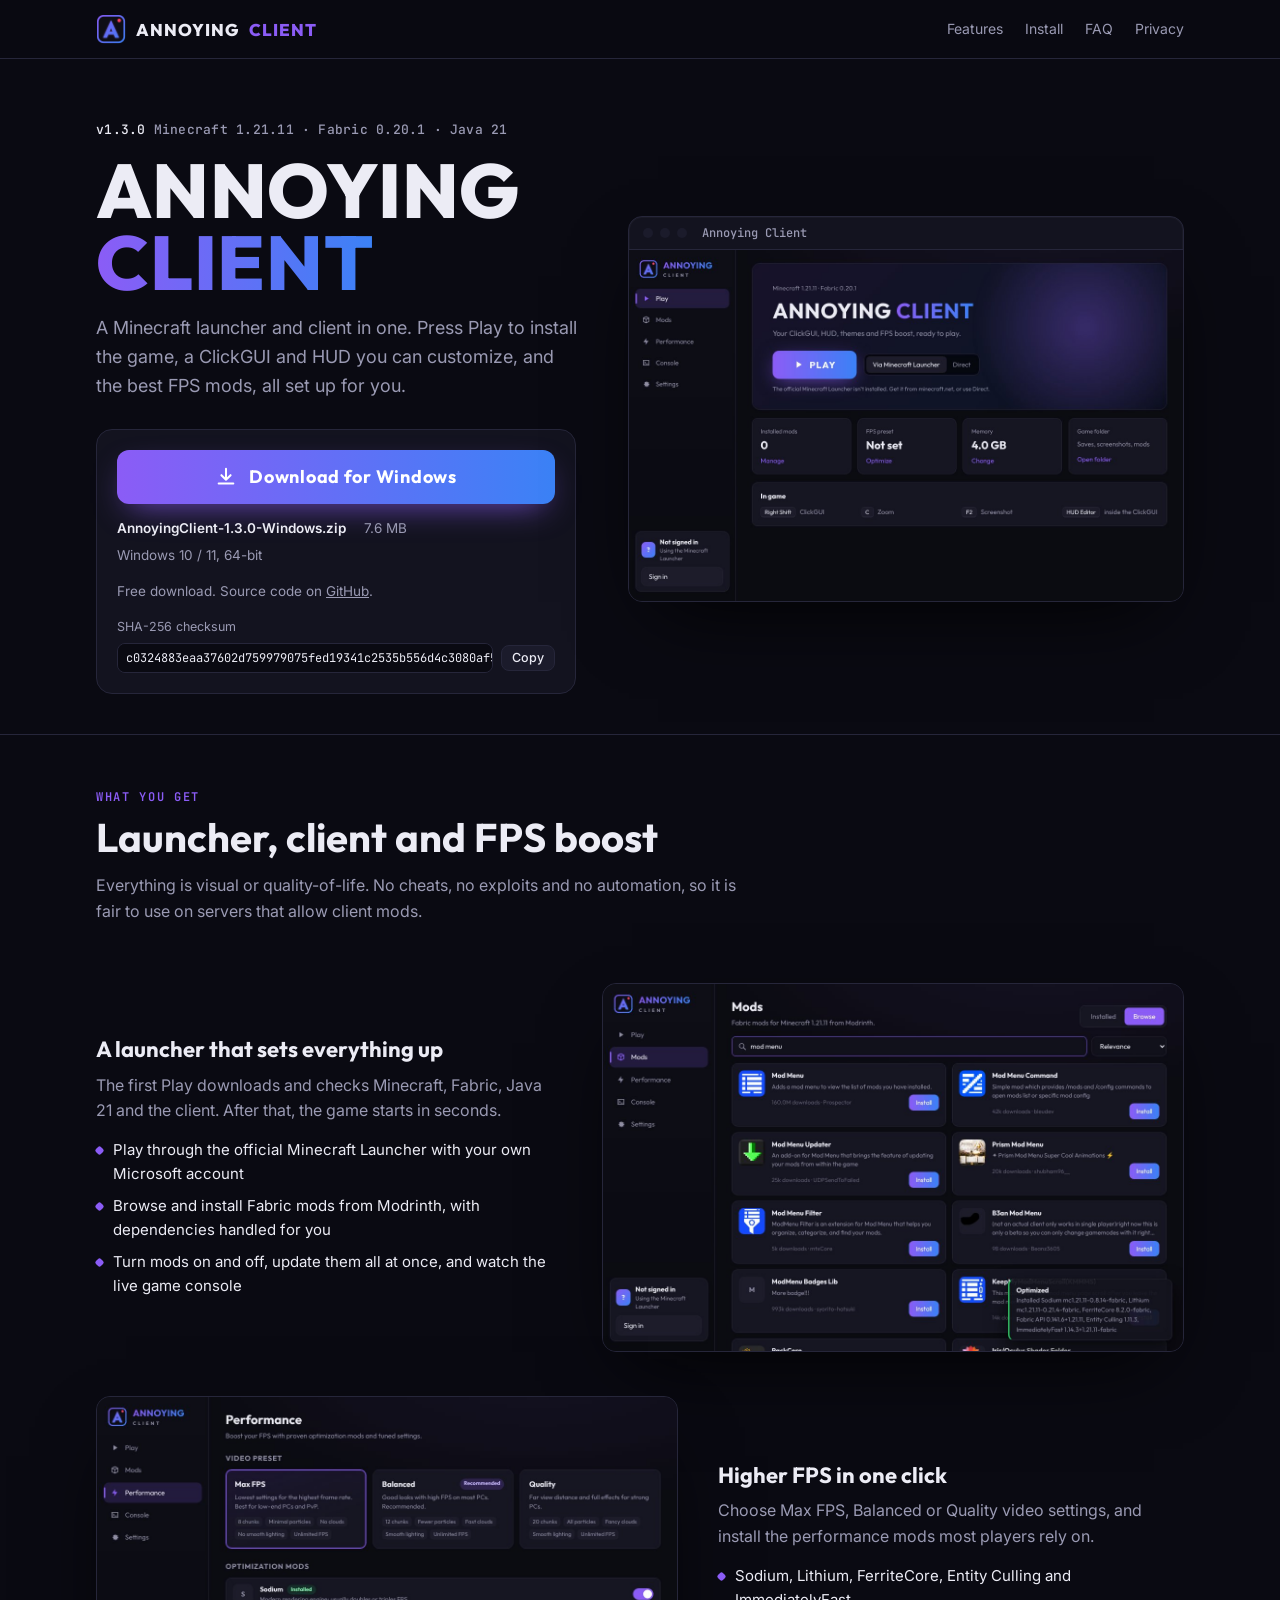
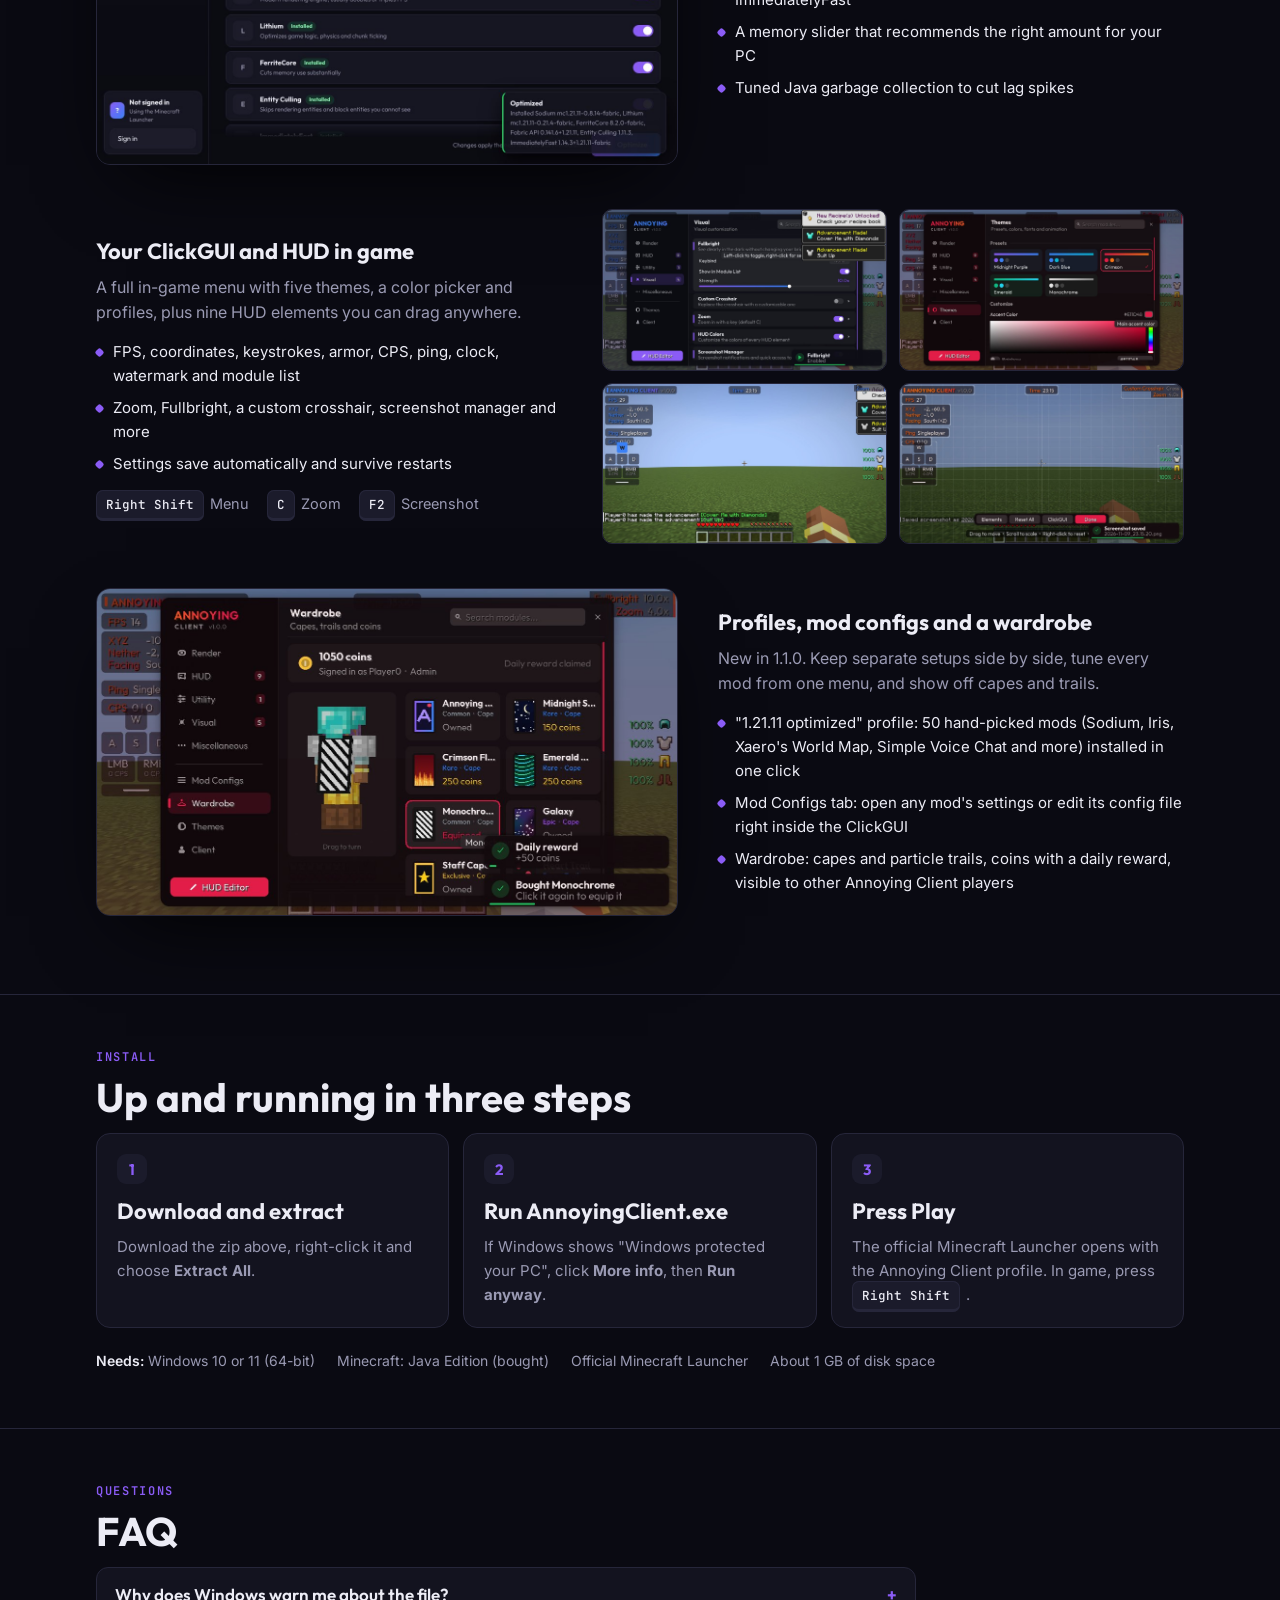
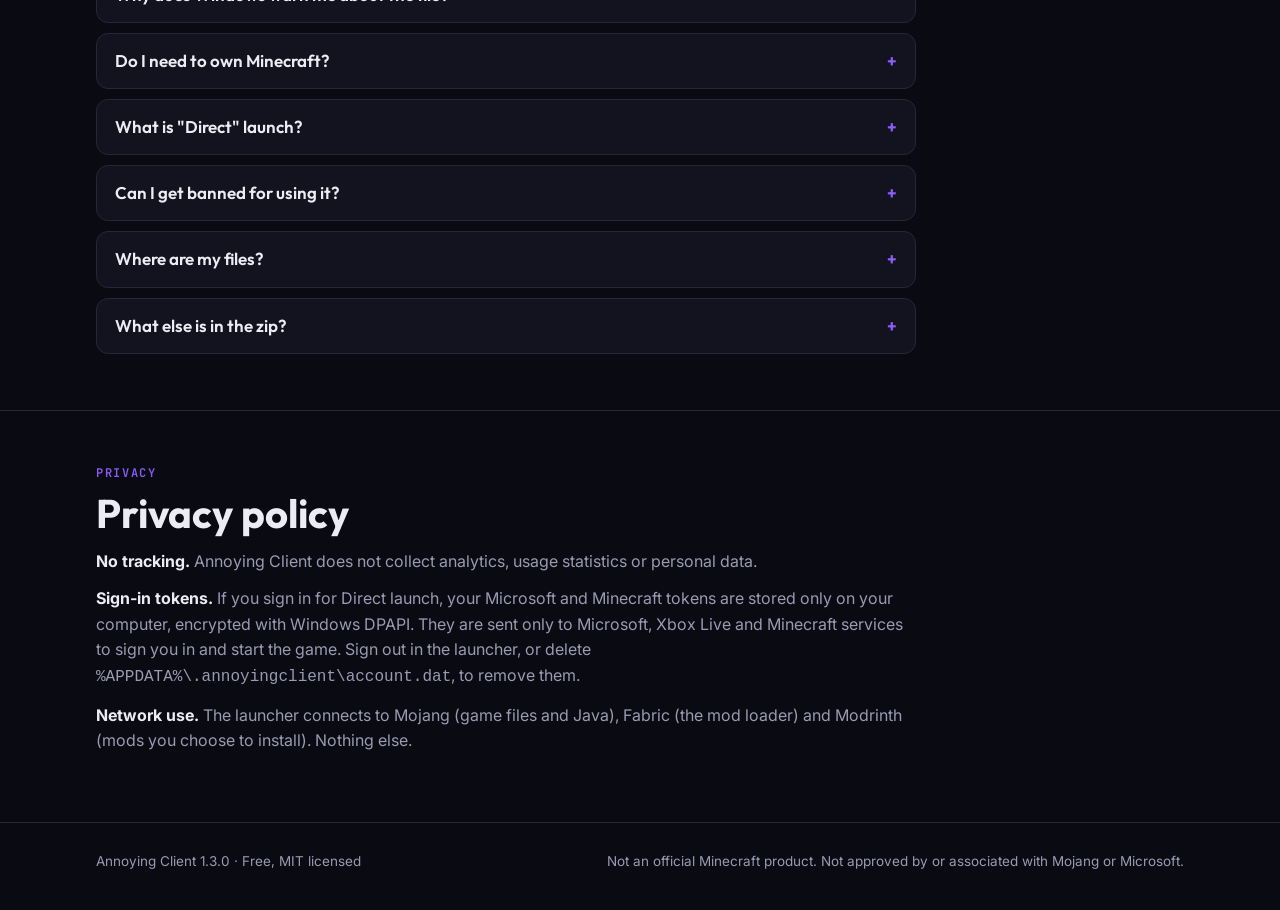
==== commit 8839bbd0: "Release 1.3.0: live Mod Configs, Saturation, Potion Effects HUD, saved cosmetics - Mod Configs: save" ====
--- a/docs/index.html
+++ b/docs/index.html
@@ -147,15 +147,15 @@
 <main id="top">
   <div class="wrap hero">
     <div>
-      <div class="stack"><b>v1.2.2</b><span>Minecraft 1.21.11</span><span>&middot;</span><span>Fabric 0.20.1</span><span>&middot;</span><span>Java 21</span></div>
+      <div class="stack"><b>v1.3.0</b><span>Minecraft 1.21.11</span><span>&middot;</span><span>Fabric 0.20.1</span><span>&middot;</span><span>Java 21</span></div>
       <h1>ANNOYING <em>CLIENT</em></h1>
       <p class="lead">A Minecraft launcher and client in one. Press Play to install the game, a ClickGUI and HUD you can customize, and the best FPS mods, all set up for you.</p>
       <div class="dl">
-        <a class="dl-btn" id="download" href="download/AnnoyingClient-Windows.zip" download="AnnoyingClient-1.2.2-Windows.zip">
+        <a class="dl-btn" id="download" href="download/AnnoyingClient-Windows.zip" download="AnnoyingClient-1.3.0-Windows.zip">
           <svg viewBox="0 0 24 24" fill="none" stroke="currentColor" stroke-width="2.2" stroke-linecap="round" stroke-linejoin="round" aria-hidden="true"><path d="M12 3v12m0 0l-5-5m5 5l5-5M4 19h16"/></svg>
           Download for Windows
         </a>
-        <div class="dl-meta"><span><b>AnnoyingClient-1.2.2-Windows.zip</b></span><span>7.6 MB</span><span>Windows 10 / 11, 64-bit</span></div>
+        <div class="dl-meta"><span><b>AnnoyingClient-1.3.0-Windows.zip</b></span><span>7.6 MB</span><span>Windows 10 / 11, 64-bit</span></div>
         <div class="status" id="status">Free download. Source code on <a href="https://github.com/theavgjim/annoying-client">GitHub</a>.</div>
         <div class="sha">
           <span>SHA-256 checksum</span>
@@ -266,7 +266,7 @@
             <li>Worlds, screenshots and mods: <code>%APPDATA%\.annoyingclient\instance</code></li>
           </ul></details>
         <details><summary>What else is in the zip?</summary>
-          <p><b>AnnoyingClient-Installer.exe</b> only adds the client to the official launcher, without the launcher app. <b>annoying-client-1.2.2+mc1.21.11.jar</b> is the mod by itself, for manual Fabric installs (it needs Fabric API).</p></details>
+          <p><b>AnnoyingClient-Installer.exe</b> only adds the client to the official launcher, without the launcher app. <b>annoying-client-1.3.0+mc1.21.11.jar</b> is the mod by itself, for manual Fabric installs (it needs Fabric API).</p></details>
       </div>
     </div>
   </section>
@@ -286,7 +286,7 @@
 
 <footer>
   <div class="wrap">
-    <span>Annoying Client 1.2.2 &middot; Free, MIT licensed</span>
+    <span>Annoying Client 1.3.0 &middot; Free, MIT licensed</span>
     <span>Not an official Minecraft product. Not approved by or associated with Mojang or Microsoft.</span>
   </div>
 </footer>
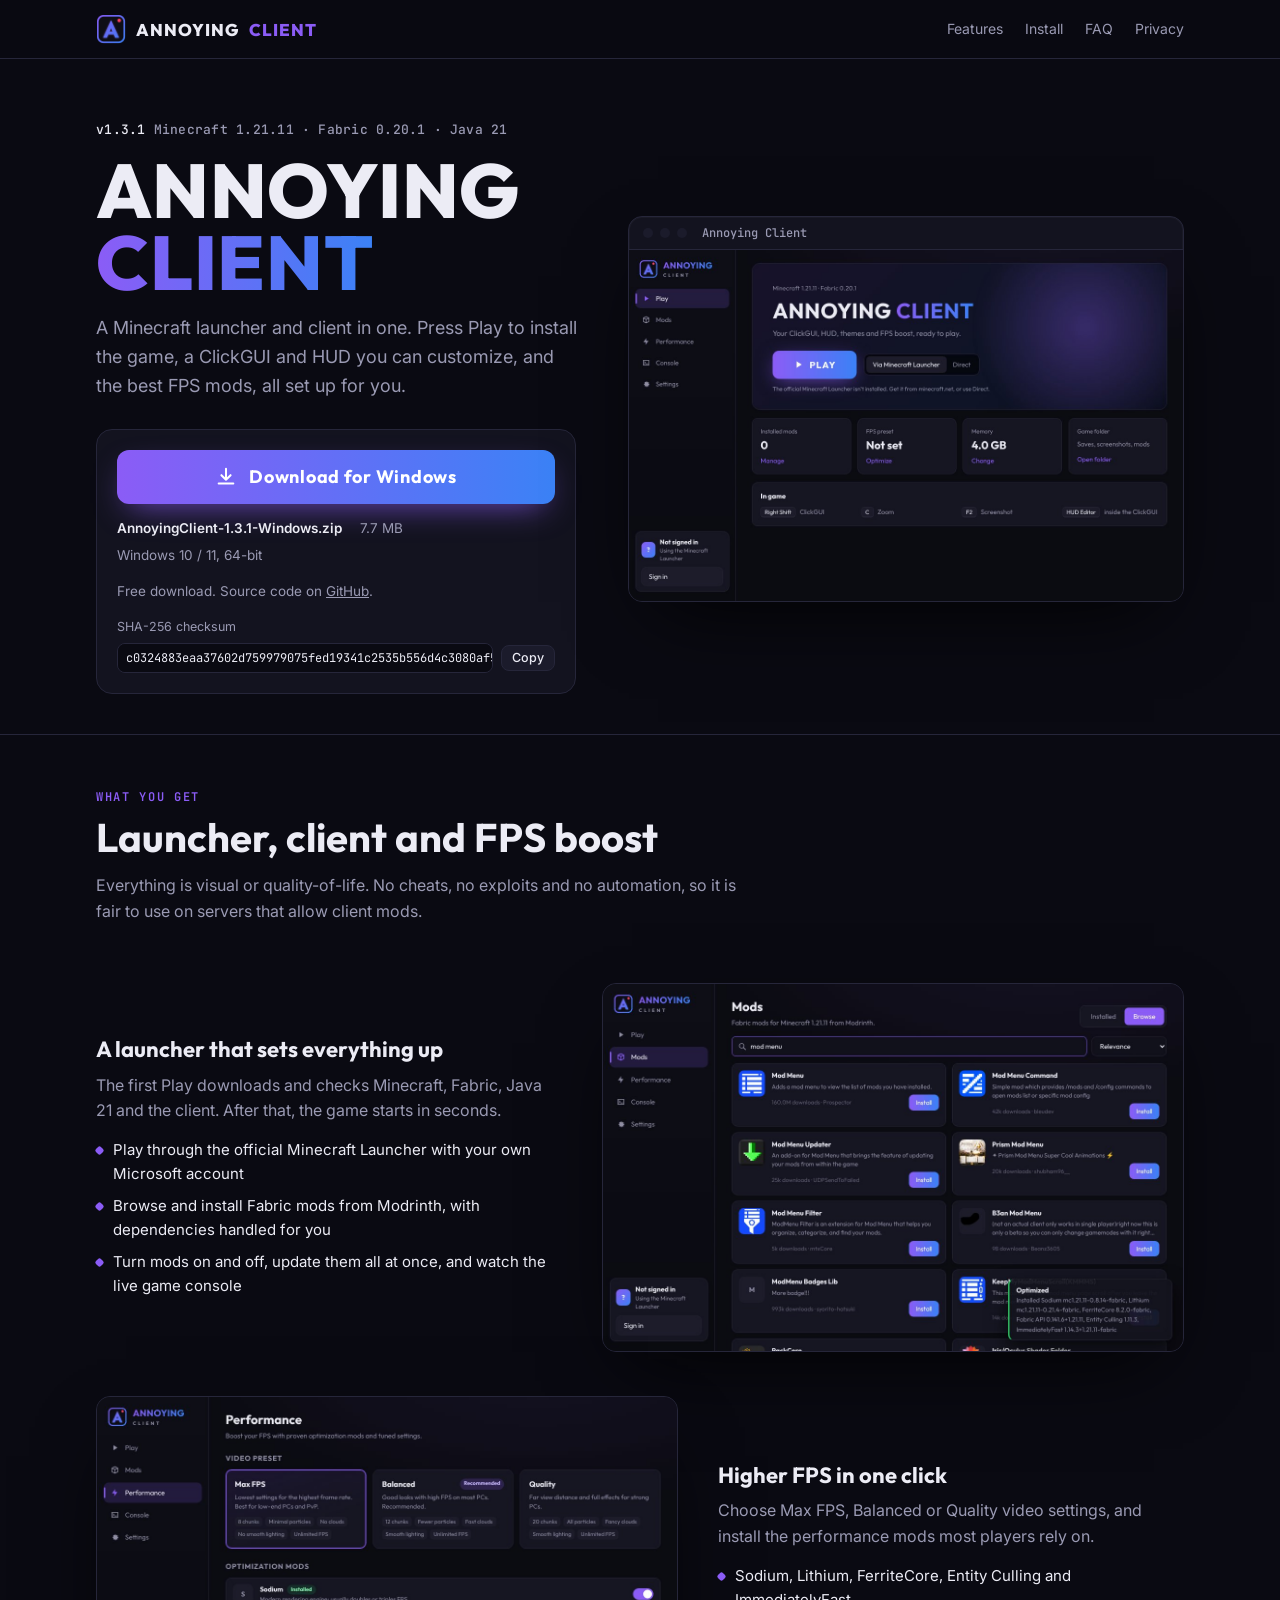
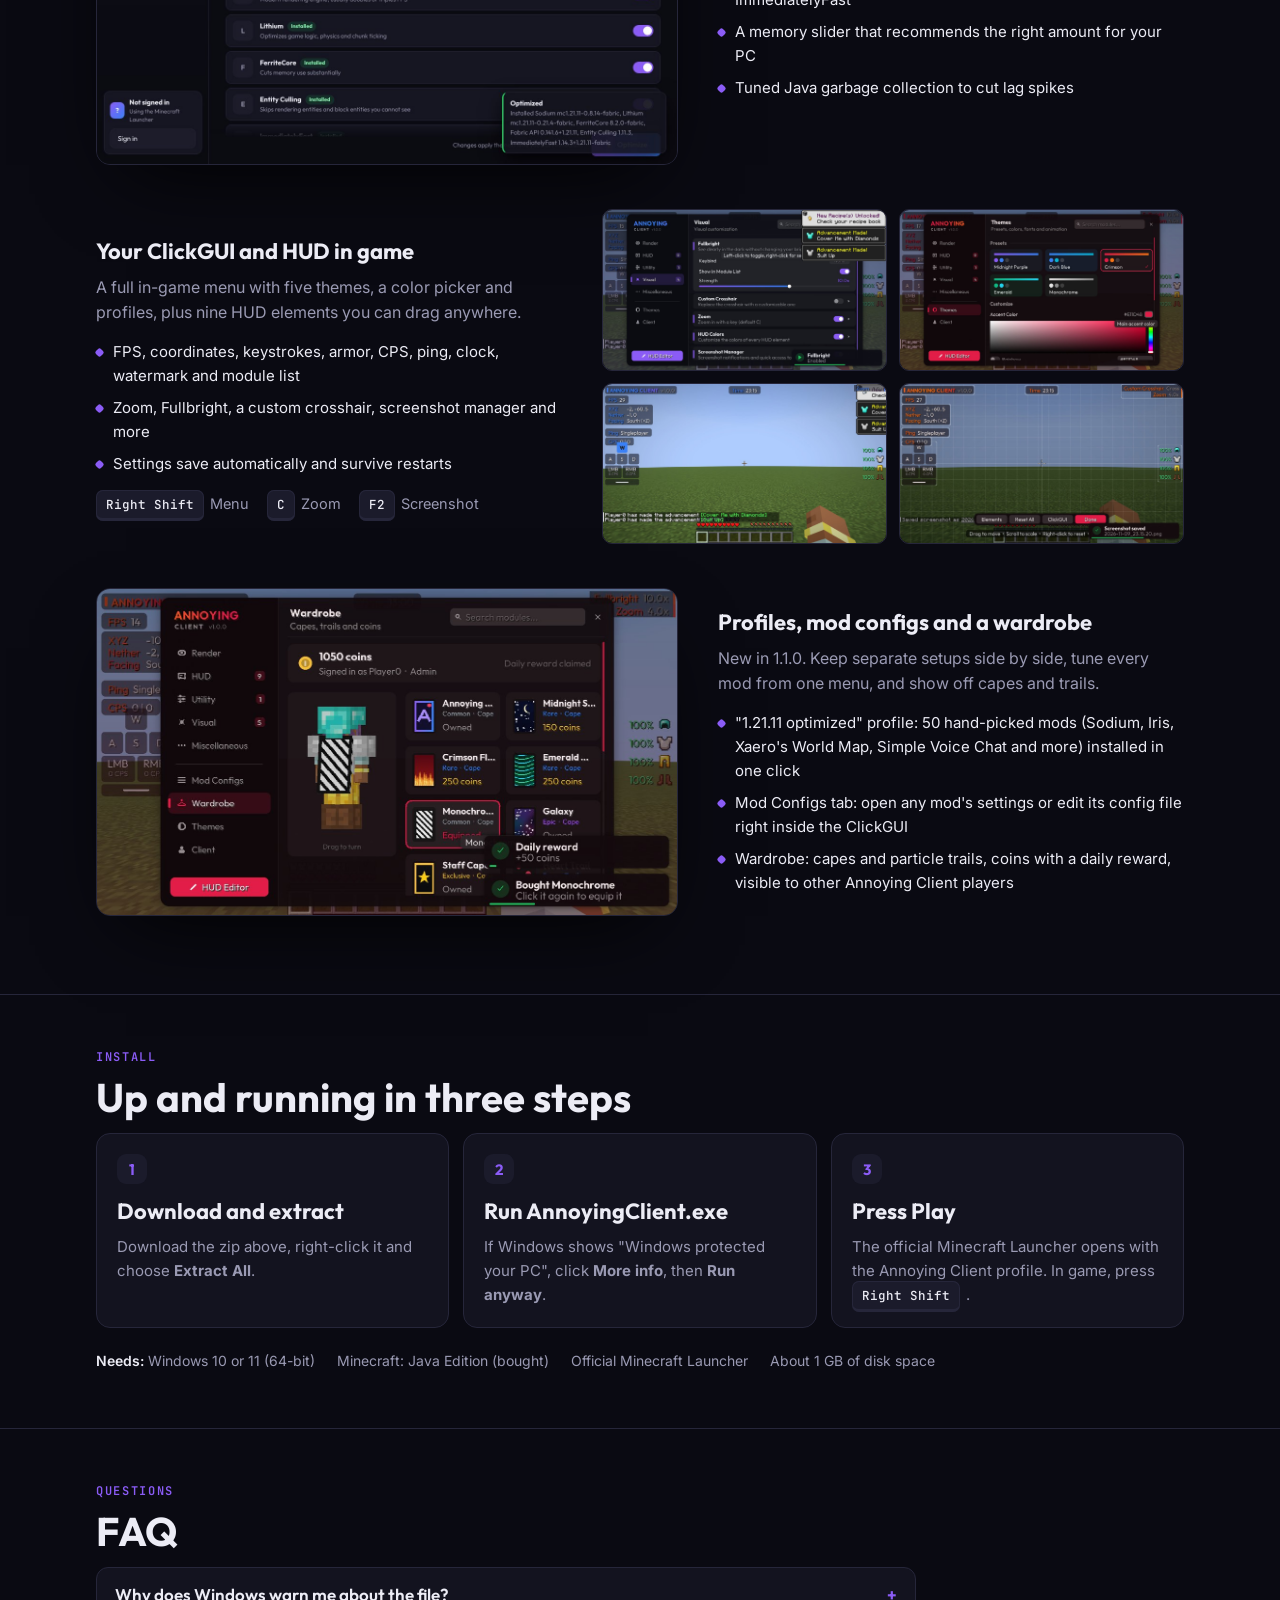
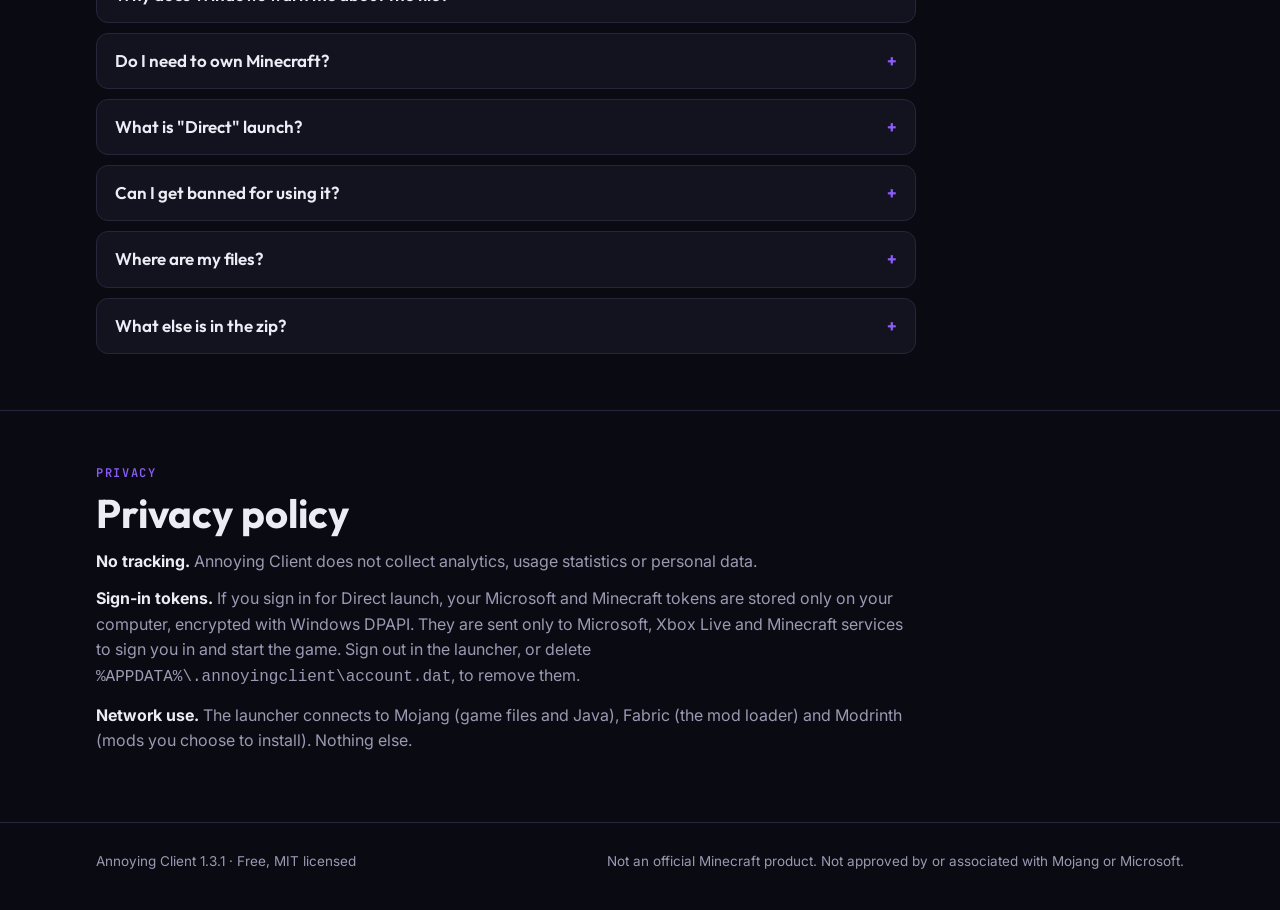
==== commit a5067036: "Release 1.3.1: Normal FPS Boosted Minecraft The launcher sidebar gets "Normal FPS Boosted Minecraft"" ====
--- a/docs/index.html
+++ b/docs/index.html
@@ -147,15 +147,15 @@
 <main id="top">
   <div class="wrap hero">
     <div>
-      <div class="stack"><b>v1.3.0</b><span>Minecraft 1.21.11</span><span>&middot;</span><span>Fabric 0.20.1</span><span>&middot;</span><span>Java 21</span></div>
+      <div class="stack"><b>v1.3.1</b><span>Minecraft 1.21.11</span><span>&middot;</span><span>Fabric 0.20.1</span><span>&middot;</span><span>Java 21</span></div>
       <h1>ANNOYING <em>CLIENT</em></h1>
       <p class="lead">A Minecraft launcher and client in one. Press Play to install the game, a ClickGUI and HUD you can customize, and the best FPS mods, all set up for you.</p>
       <div class="dl">
-        <a class="dl-btn" id="download" href="download/AnnoyingClient-Windows.zip" download="AnnoyingClient-1.3.0-Windows.zip">
+        <a class="dl-btn" id="download" href="download/AnnoyingClient-Windows.zip" download="AnnoyingClient-1.3.1-Windows.zip">
           <svg viewBox="0 0 24 24" fill="none" stroke="currentColor" stroke-width="2.2" stroke-linecap="round" stroke-linejoin="round" aria-hidden="true"><path d="M12 3v12m0 0l-5-5m5 5l5-5M4 19h16"/></svg>
           Download for Windows
         </a>
-        <div class="dl-meta"><span><b>AnnoyingClient-1.3.0-Windows.zip</b></span><span>7.6 MB</span><span>Windows 10 / 11, 64-bit</span></div>
+        <div class="dl-meta"><span><b>AnnoyingClient-1.3.1-Windows.zip</b></span><span>7.7 MB</span><span>Windows 10 / 11, 64-bit</span></div>
         <div class="status" id="status">Free download. Source code on <a href="https://github.com/theavgjim/annoying-client">GitHub</a>.</div>
         <div class="sha">
           <span>SHA-256 checksum</span>
@@ -266,7 +266,7 @@
             <li>Worlds, screenshots and mods: <code>%APPDATA%\.annoyingclient\instance</code></li>
           </ul></details>
         <details><summary>What else is in the zip?</summary>
-          <p><b>AnnoyingClient-Installer.exe</b> only adds the client to the official launcher, without the launcher app. <b>annoying-client-1.3.0+mc1.21.11.jar</b> is the mod by itself, for manual Fabric installs (it needs Fabric API).</p></details>
+          <p><b>AnnoyingClient-Installer.exe</b> only adds the client to the official launcher, without the launcher app. <b>annoying-client-1.3.1+mc1.21.11.jar</b> is the mod by itself, for manual Fabric installs (it needs Fabric API).</p></details>
       </div>
     </div>
   </section>
@@ -286,7 +286,7 @@
 
 <footer>
   <div class="wrap">
-    <span>Annoying Client 1.3.0 &middot; Free, MIT licensed</span>
+    <span>Annoying Client 1.3.1 &middot; Free, MIT licensed</span>
     <span>Not an official Minecraft product. Not approved by or associated with Mojang or Microsoft.</span>
   </div>
 </footer>
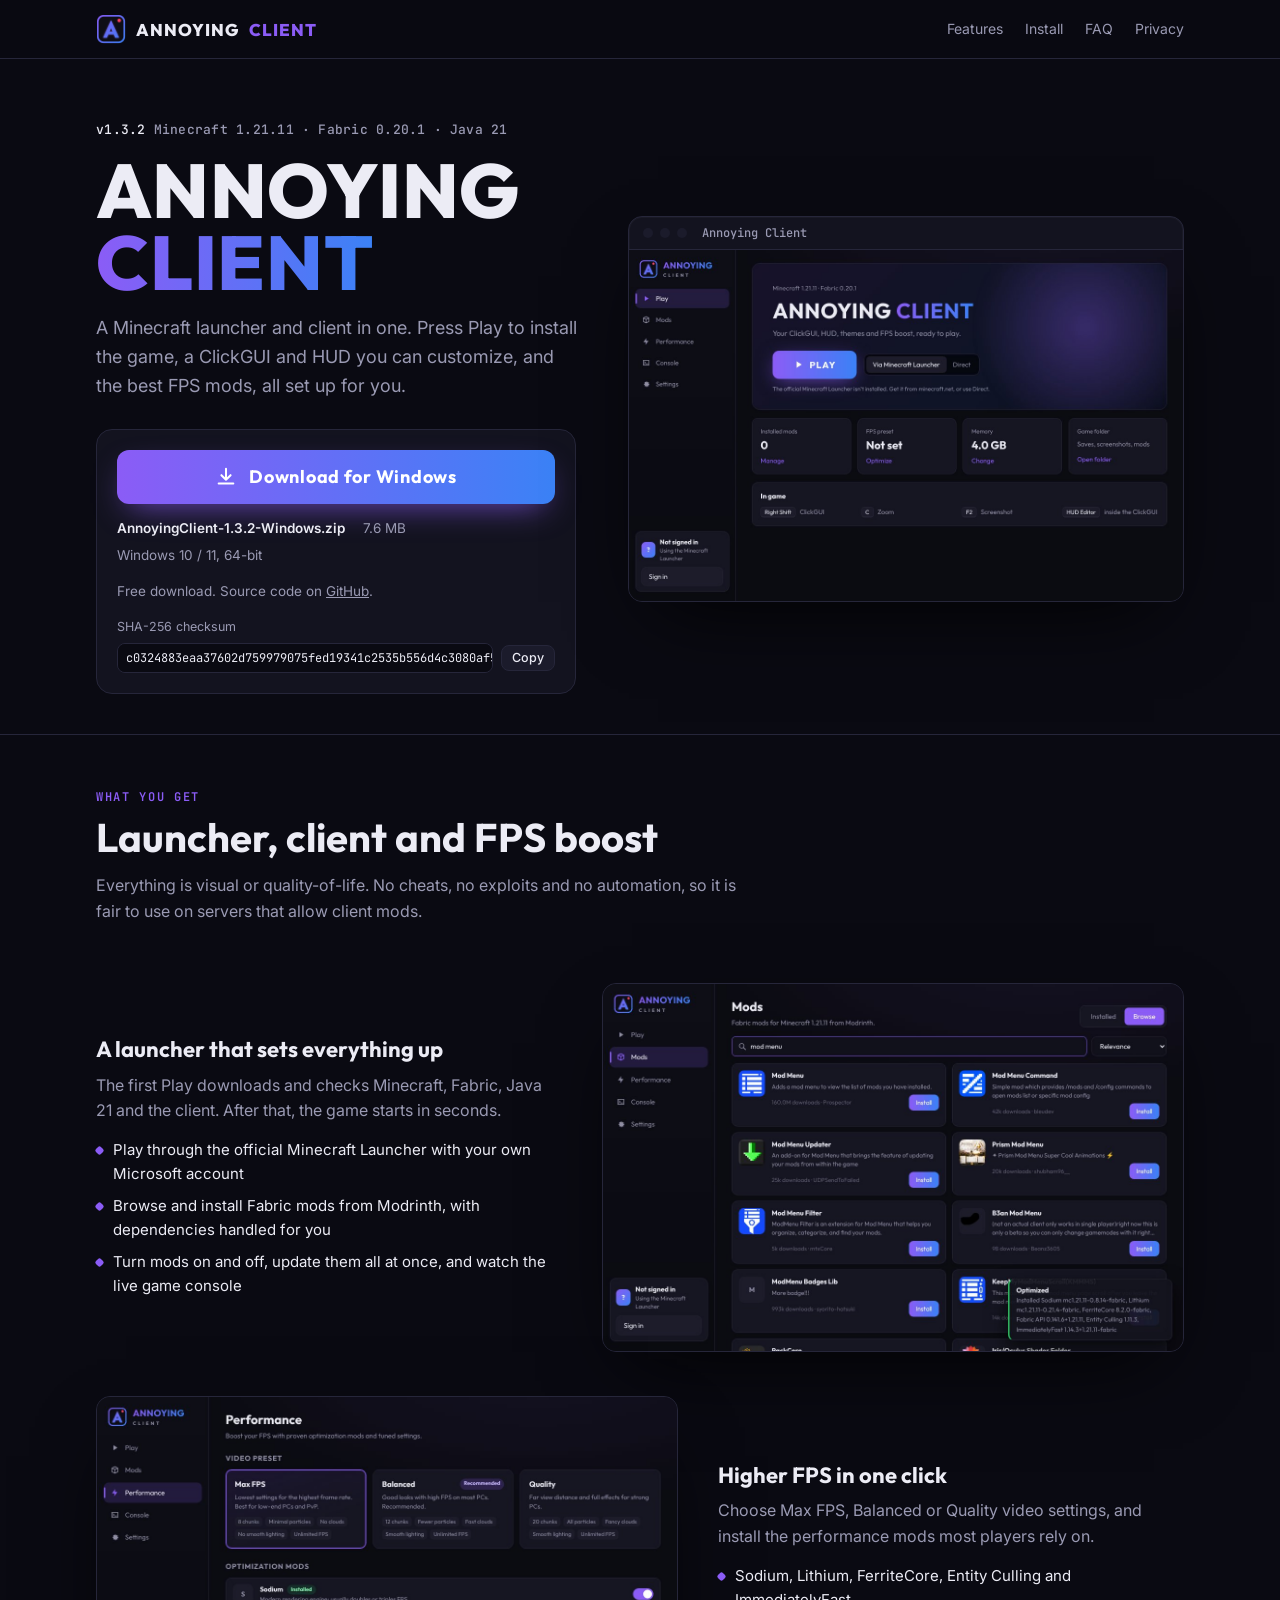
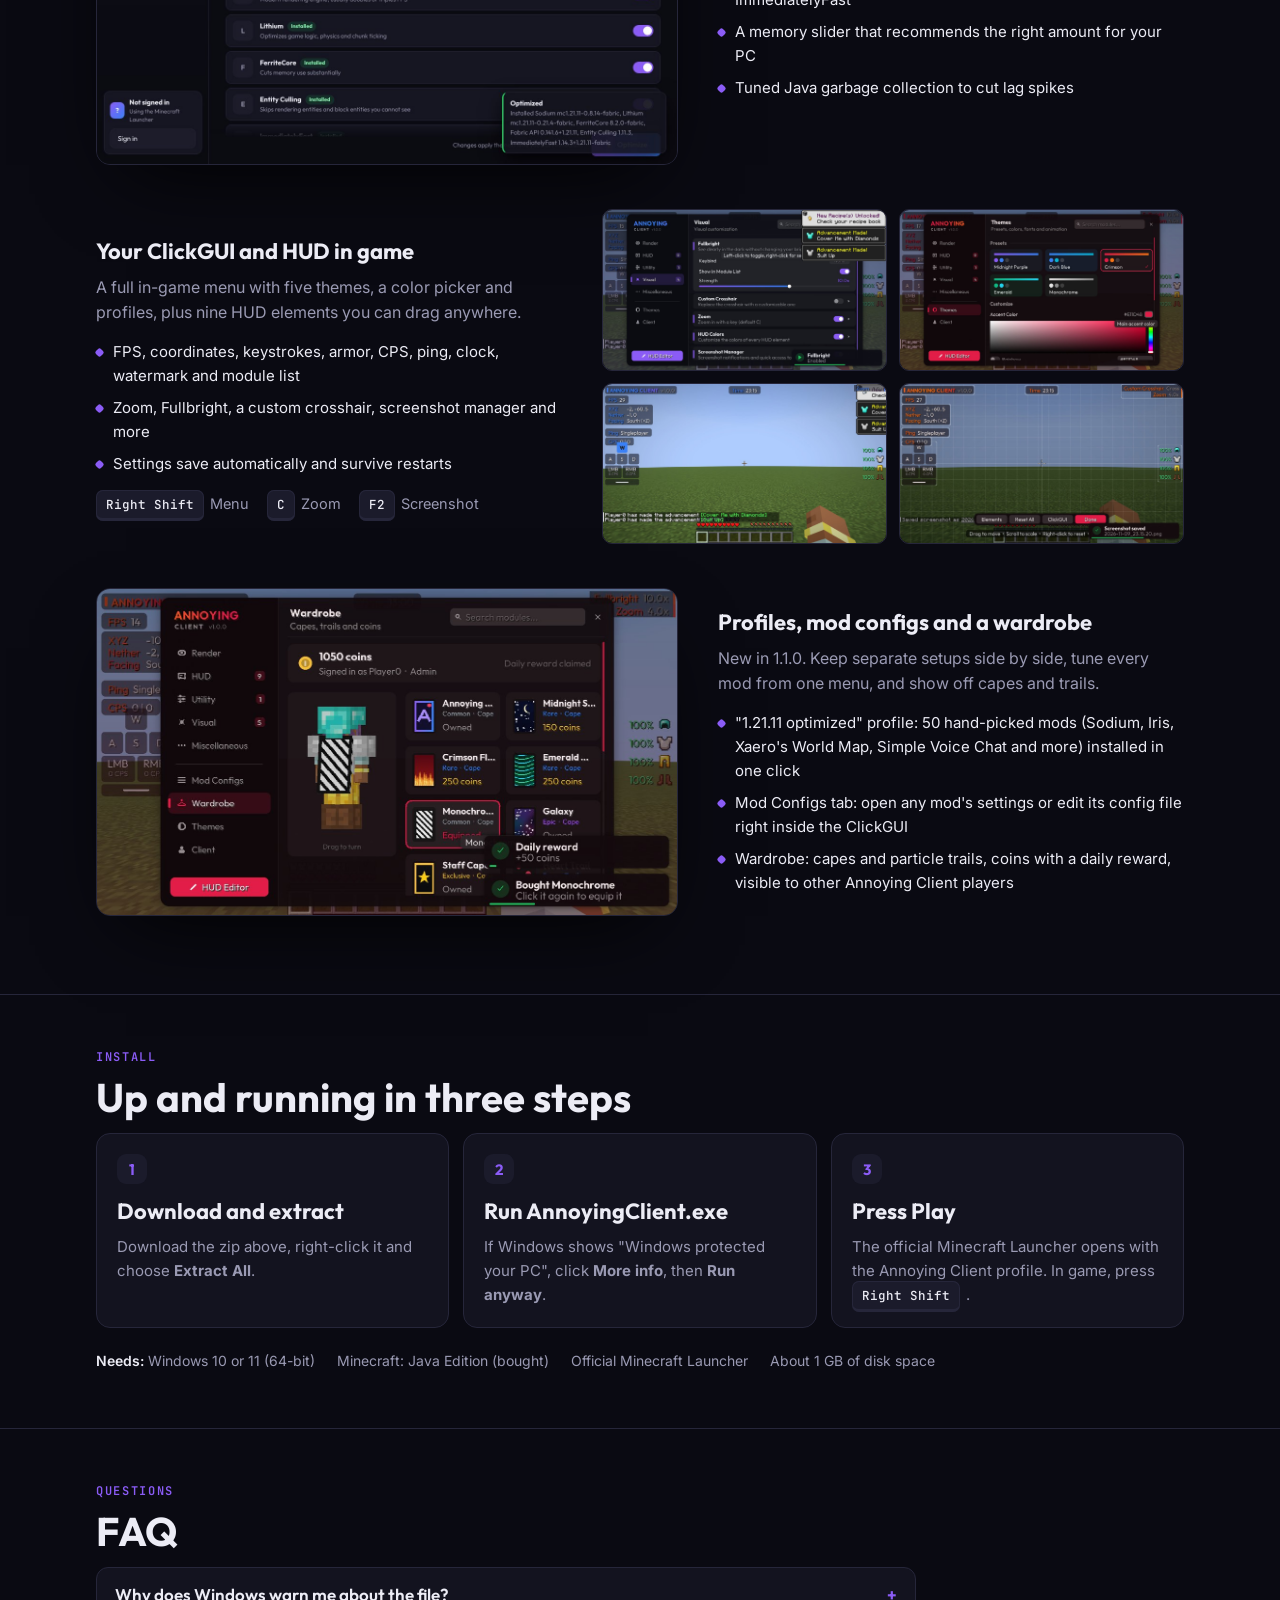
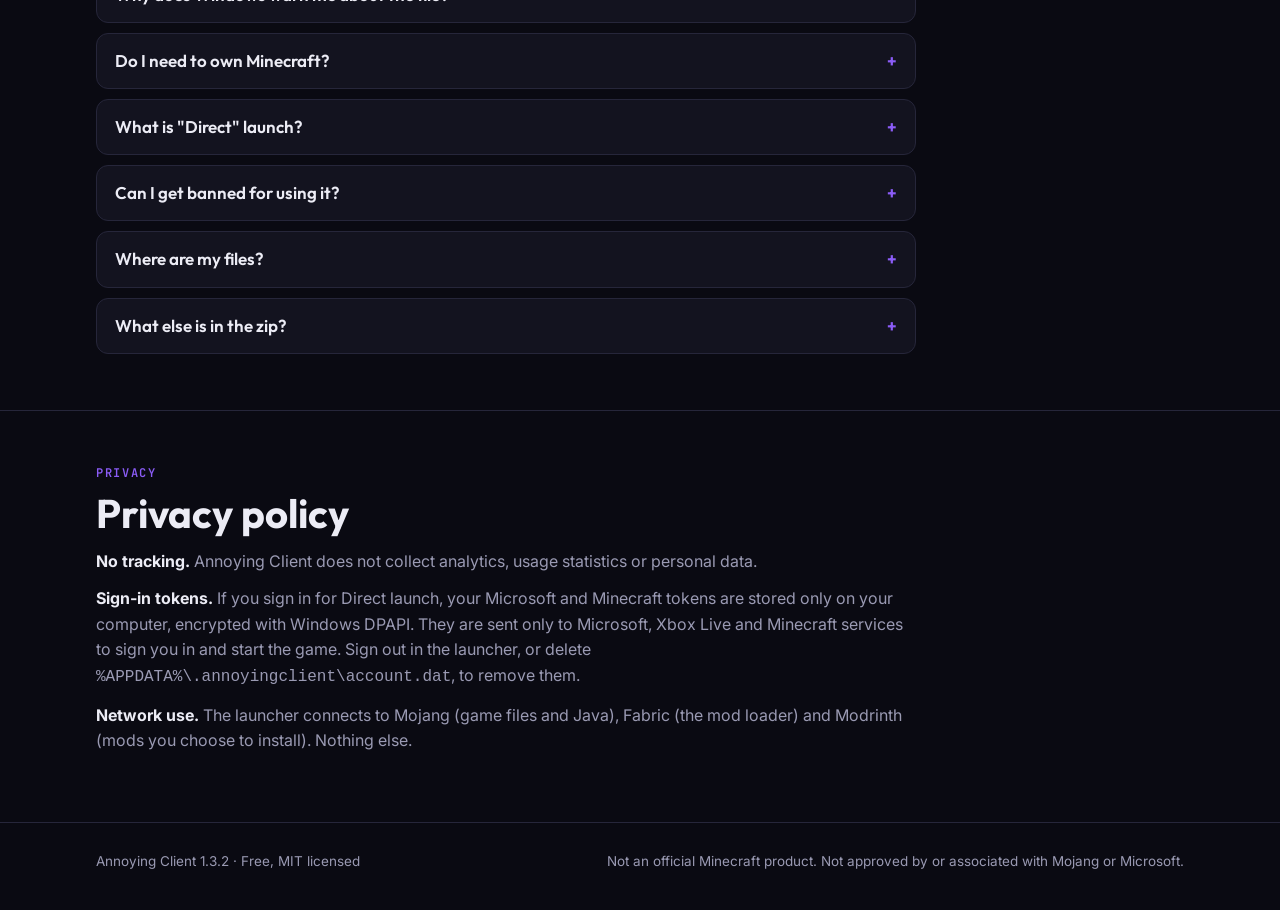
==== commit 8f2286c2: "Release 1.3.2: cleaner HUD, Normal FPS Boosted via the Minecraft Launcher - Removed the Watermark an" ====
--- a/docs/index.html
+++ b/docs/index.html
@@ -147,15 +147,15 @@
 <main id="top">
   <div class="wrap hero">
     <div>
-      <div class="stack"><b>v1.3.1</b><span>Minecraft 1.21.11</span><span>&middot;</span><span>Fabric 0.20.1</span><span>&middot;</span><span>Java 21</span></div>
+      <div class="stack"><b>v1.3.2</b><span>Minecraft 1.21.11</span><span>&middot;</span><span>Fabric 0.20.1</span><span>&middot;</span><span>Java 21</span></div>
       <h1>ANNOYING <em>CLIENT</em></h1>
       <p class="lead">A Minecraft launcher and client in one. Press Play to install the game, a ClickGUI and HUD you can customize, and the best FPS mods, all set up for you.</p>
       <div class="dl">
-        <a class="dl-btn" id="download" href="download/AnnoyingClient-Windows.zip" download="AnnoyingClient-1.3.1-Windows.zip">
+        <a class="dl-btn" id="download" href="download/AnnoyingClient-Windows.zip" download="AnnoyingClient-1.3.2-Windows.zip">
           <svg viewBox="0 0 24 24" fill="none" stroke="currentColor" stroke-width="2.2" stroke-linecap="round" stroke-linejoin="round" aria-hidden="true"><path d="M12 3v12m0 0l-5-5m5 5l5-5M4 19h16"/></svg>
           Download for Windows
         </a>
-        <div class="dl-meta"><span><b>AnnoyingClient-1.3.1-Windows.zip</b></span><span>7.7 MB</span><span>Windows 10 / 11, 64-bit</span></div>
+        <div class="dl-meta"><span><b>AnnoyingClient-1.3.2-Windows.zip</b></span><span>7.6 MB</span><span>Windows 10 / 11, 64-bit</span></div>
         <div class="status" id="status">Free download. Source code on <a href="https://github.com/theavgjim/annoying-client">GitHub</a>.</div>
         <div class="sha">
           <span>SHA-256 checksum</span>
@@ -266,7 +266,7 @@
             <li>Worlds, screenshots and mods: <code>%APPDATA%\.annoyingclient\instance</code></li>
           </ul></details>
         <details><summary>What else is in the zip?</summary>
-          <p><b>AnnoyingClient-Installer.exe</b> only adds the client to the official launcher, without the launcher app. <b>annoying-client-1.3.1+mc1.21.11.jar</b> is the mod by itself, for manual Fabric installs (it needs Fabric API).</p></details>
+          <p><b>AnnoyingClient-Installer.exe</b> only adds the client to the official launcher, without the launcher app. <b>annoying-client-1.3.2+mc1.21.11.jar</b> is the mod by itself, for manual Fabric installs (it needs Fabric API).</p></details>
       </div>
     </div>
   </section>
@@ -286,7 +286,7 @@
 
 <footer>
   <div class="wrap">
-    <span>Annoying Client 1.3.1 &middot; Free, MIT licensed</span>
+    <span>Annoying Client 1.3.2 &middot; Free, MIT licensed</span>
     <span>Not an official Minecraft product. Not approved by or associated with Mojang or Microsoft.</span>
   </div>
 </footer>
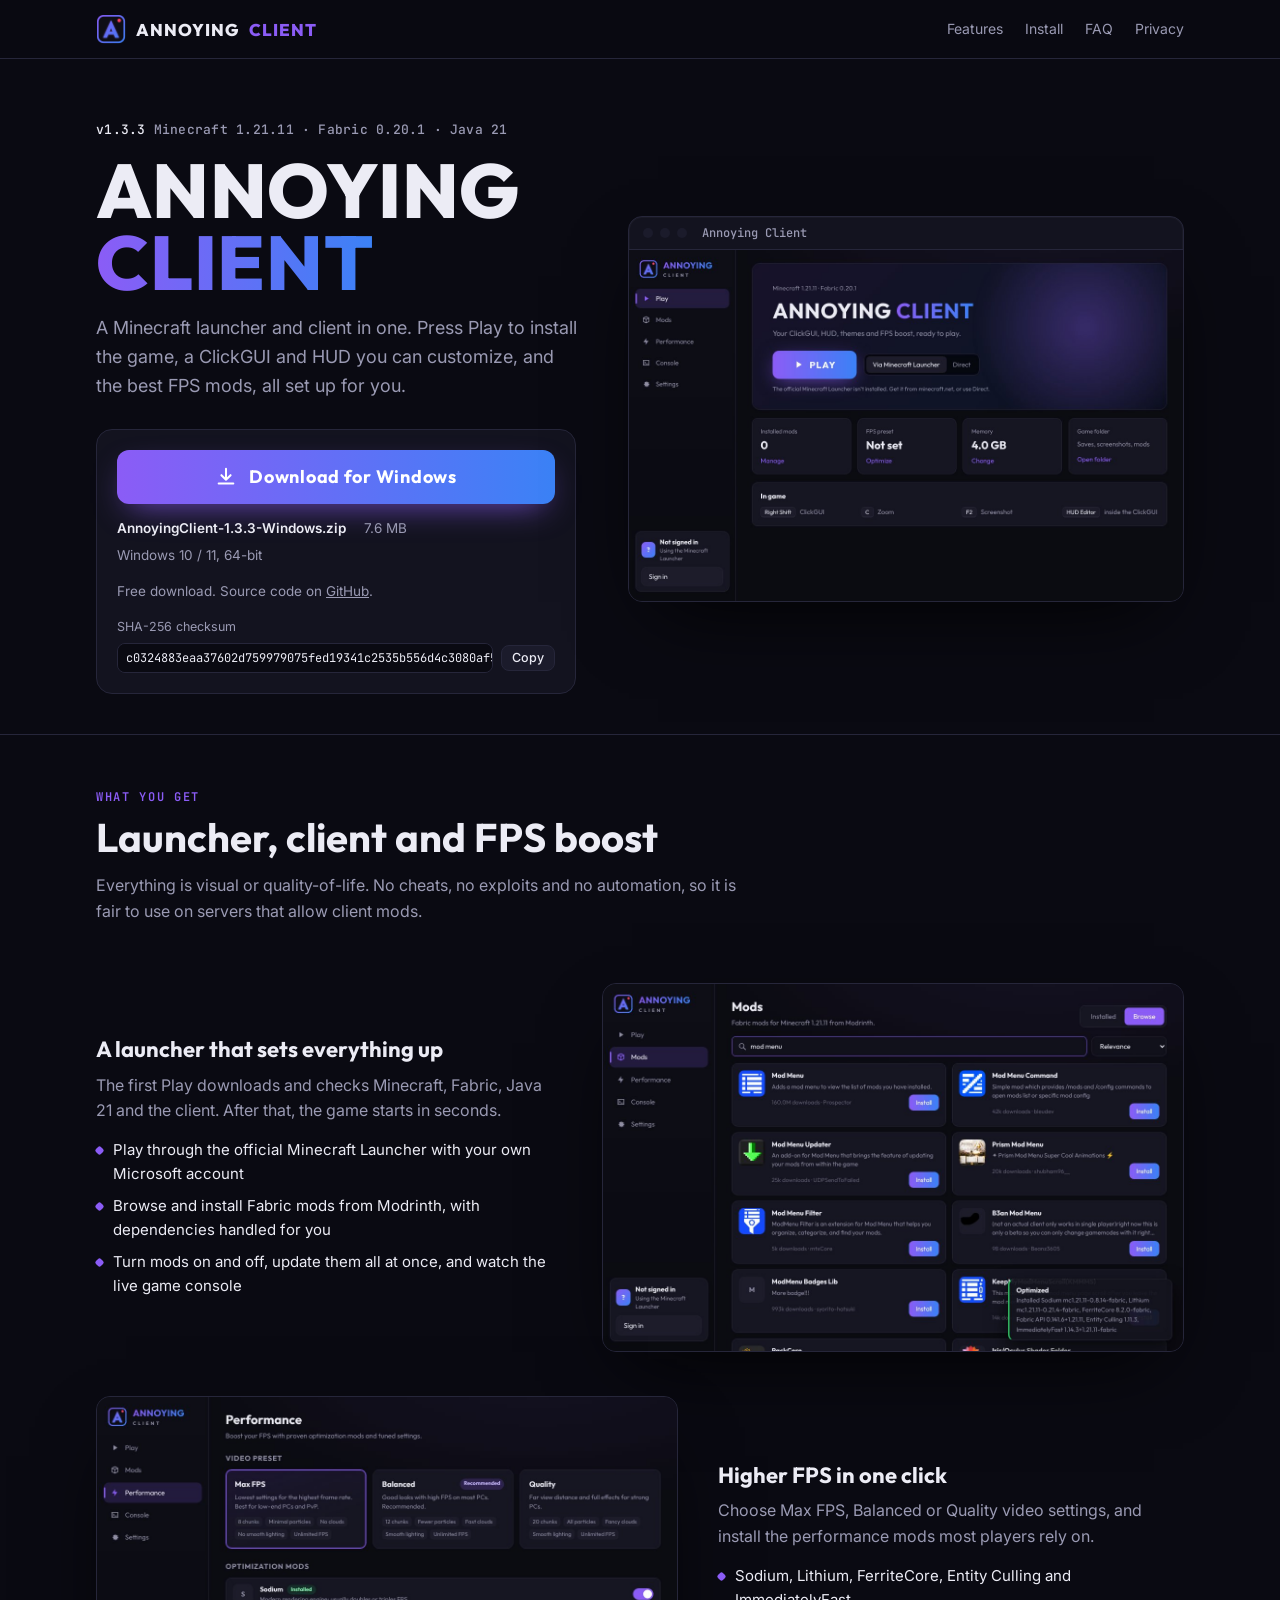
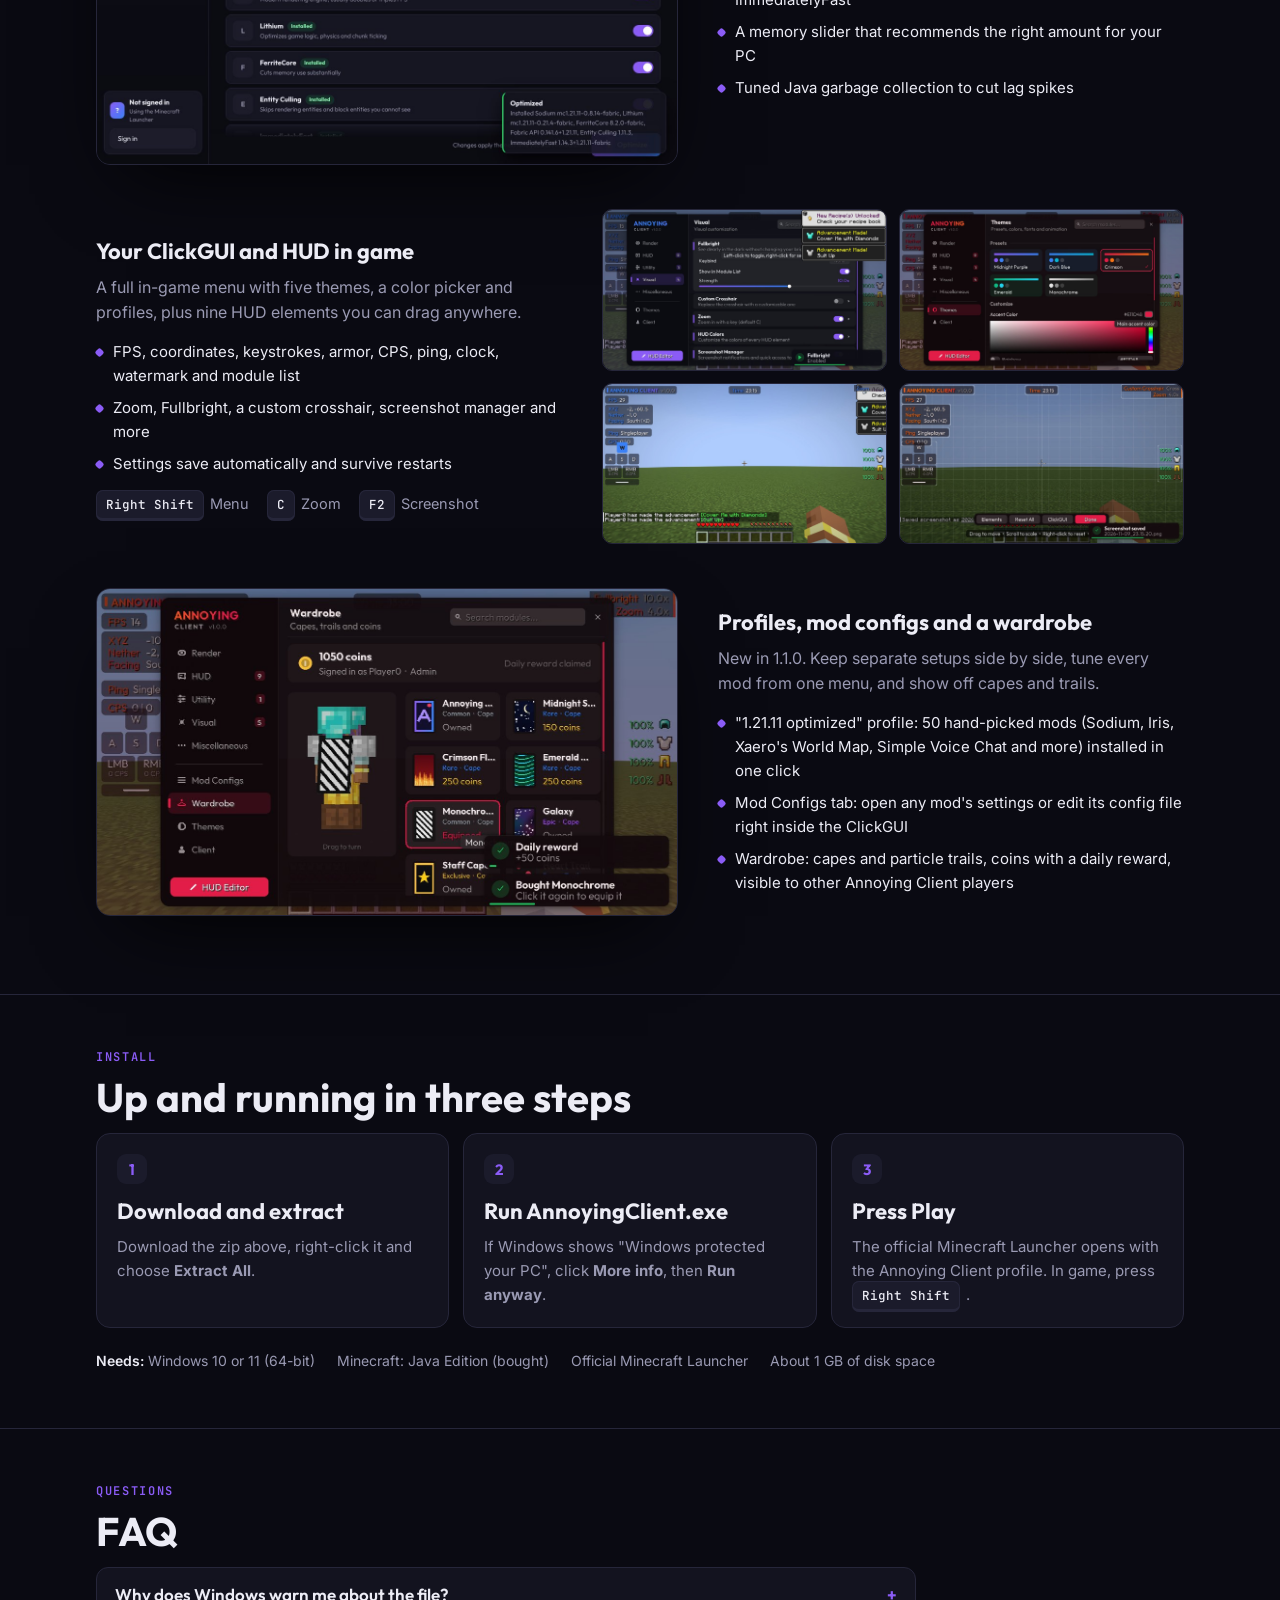
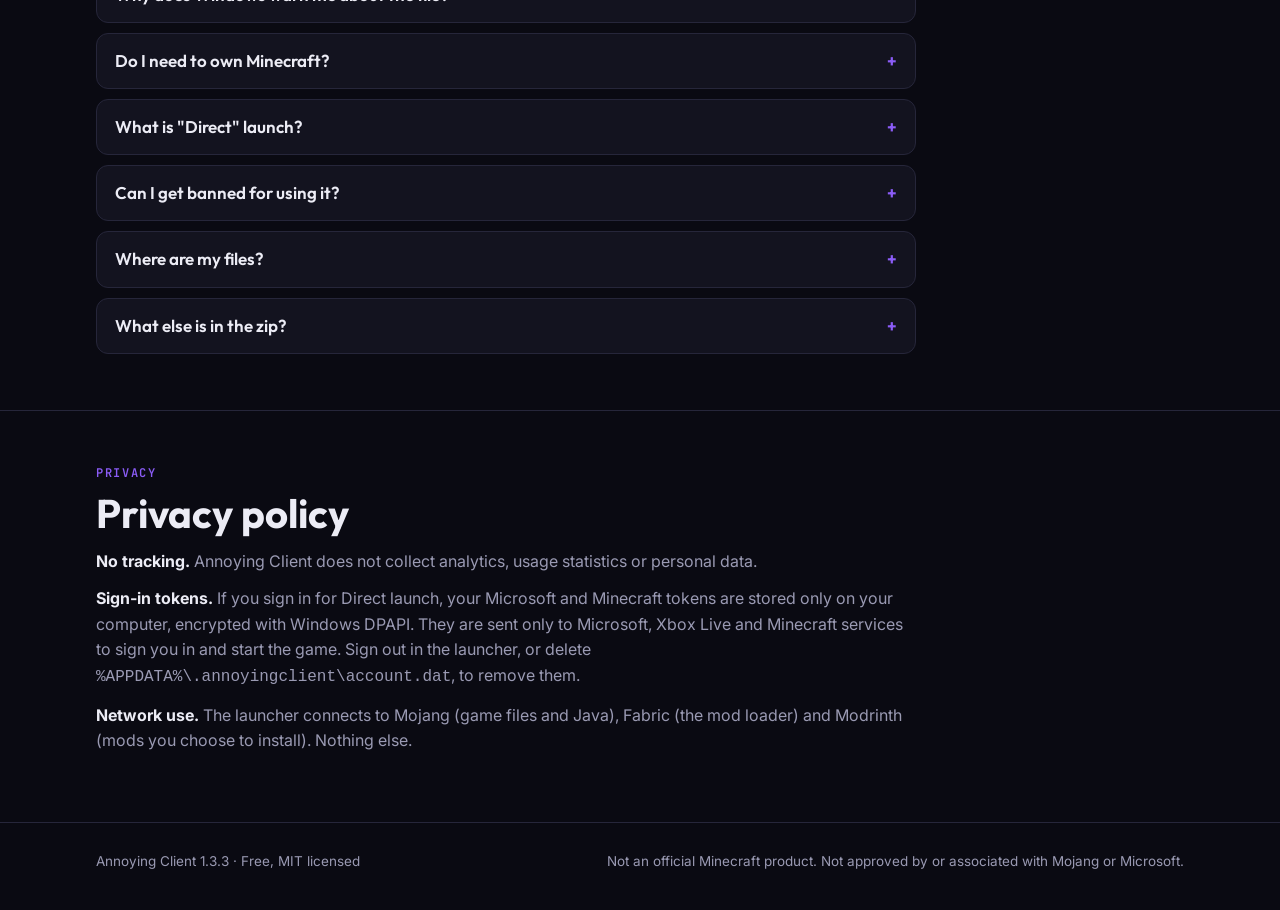
==== commit be91585b: "Release 1.3.3: Normal FPS Boosted shares the selected profile's settings Normal FPS Boosted used the" ====
--- a/docs/index.html
+++ b/docs/index.html
@@ -147,15 +147,15 @@
 <main id="top">
   <div class="wrap hero">
     <div>
-      <div class="stack"><b>v1.3.2</b><span>Minecraft 1.21.11</span><span>&middot;</span><span>Fabric 0.20.1</span><span>&middot;</span><span>Java 21</span></div>
+      <div class="stack"><b>v1.3.3</b><span>Minecraft 1.21.11</span><span>&middot;</span><span>Fabric 0.20.1</span><span>&middot;</span><span>Java 21</span></div>
       <h1>ANNOYING <em>CLIENT</em></h1>
       <p class="lead">A Minecraft launcher and client in one. Press Play to install the game, a ClickGUI and HUD you can customize, and the best FPS mods, all set up for you.</p>
       <div class="dl">
-        <a class="dl-btn" id="download" href="download/AnnoyingClient-Windows.zip" download="AnnoyingClient-1.3.2-Windows.zip">
+        <a class="dl-btn" id="download" href="download/AnnoyingClient-Windows.zip" download="AnnoyingClient-1.3.3-Windows.zip">
           <svg viewBox="0 0 24 24" fill="none" stroke="currentColor" stroke-width="2.2" stroke-linecap="round" stroke-linejoin="round" aria-hidden="true"><path d="M12 3v12m0 0l-5-5m5 5l5-5M4 19h16"/></svg>
           Download for Windows
         </a>
-        <div class="dl-meta"><span><b>AnnoyingClient-1.3.2-Windows.zip</b></span><span>7.6 MB</span><span>Windows 10 / 11, 64-bit</span></div>
+        <div class="dl-meta"><span><b>AnnoyingClient-1.3.3-Windows.zip</b></span><span>7.6 MB</span><span>Windows 10 / 11, 64-bit</span></div>
         <div class="status" id="status">Free download. Source code on <a href="https://github.com/theavgjim/annoying-client">GitHub</a>.</div>
         <div class="sha">
           <span>SHA-256 checksum</span>
@@ -266,7 +266,7 @@
             <li>Worlds, screenshots and mods: <code>%APPDATA%\.annoyingclient\instance</code></li>
           </ul></details>
         <details><summary>What else is in the zip?</summary>
-          <p><b>AnnoyingClient-Installer.exe</b> only adds the client to the official launcher, without the launcher app. <b>annoying-client-1.3.2+mc1.21.11.jar</b> is the mod by itself, for manual Fabric installs (it needs Fabric API).</p></details>
+          <p><b>AnnoyingClient-Installer.exe</b> only adds the client to the official launcher, without the launcher app. <b>annoying-client-1.3.3+mc1.21.11.jar</b> is the mod by itself, for manual Fabric installs (it needs Fabric API).</p></details>
       </div>
     </div>
   </section>
@@ -286,7 +286,7 @@
 
 <footer>
   <div class="wrap">
-    <span>Annoying Client 1.3.2 &middot; Free, MIT licensed</span>
+    <span>Annoying Client 1.3.3 &middot; Free, MIT licensed</span>
     <span>Not an official Minecraft product. Not approved by or associated with Mojang or Microsoft.</span>
   </div>
 </footer>
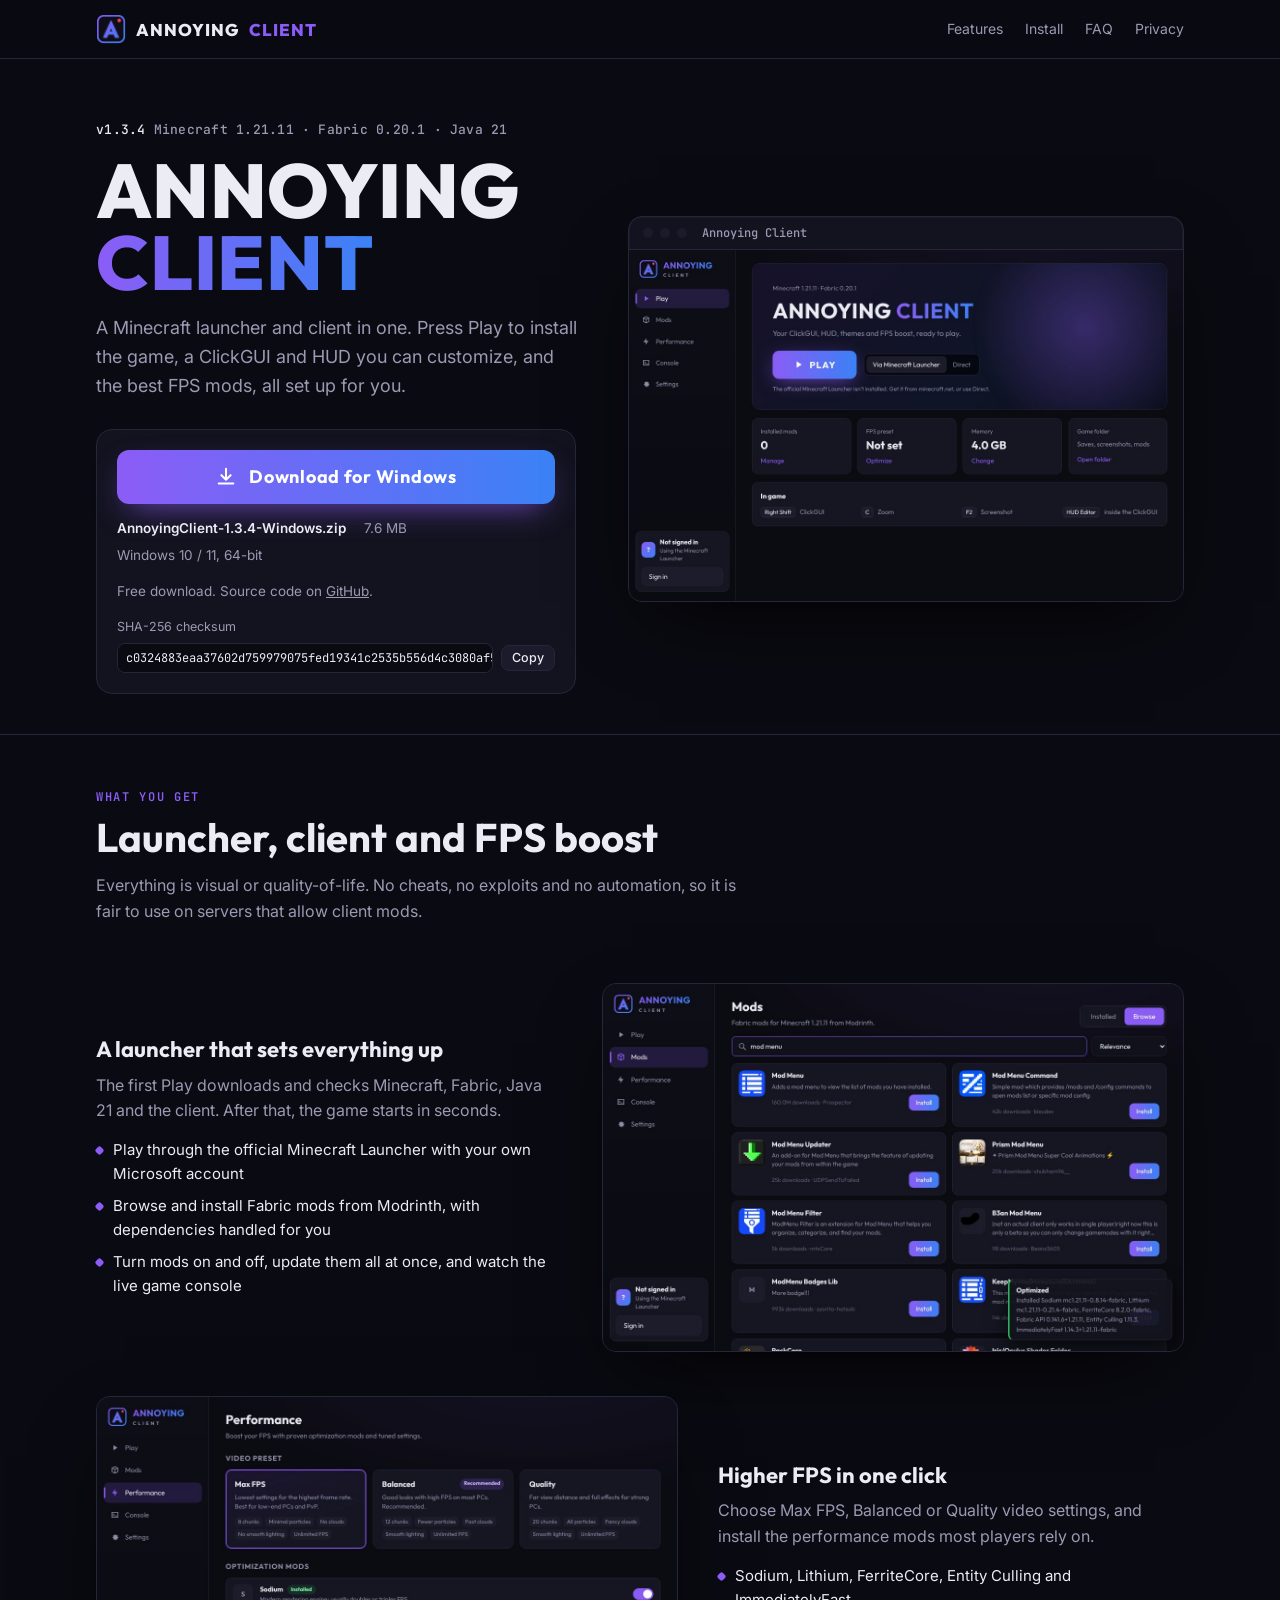
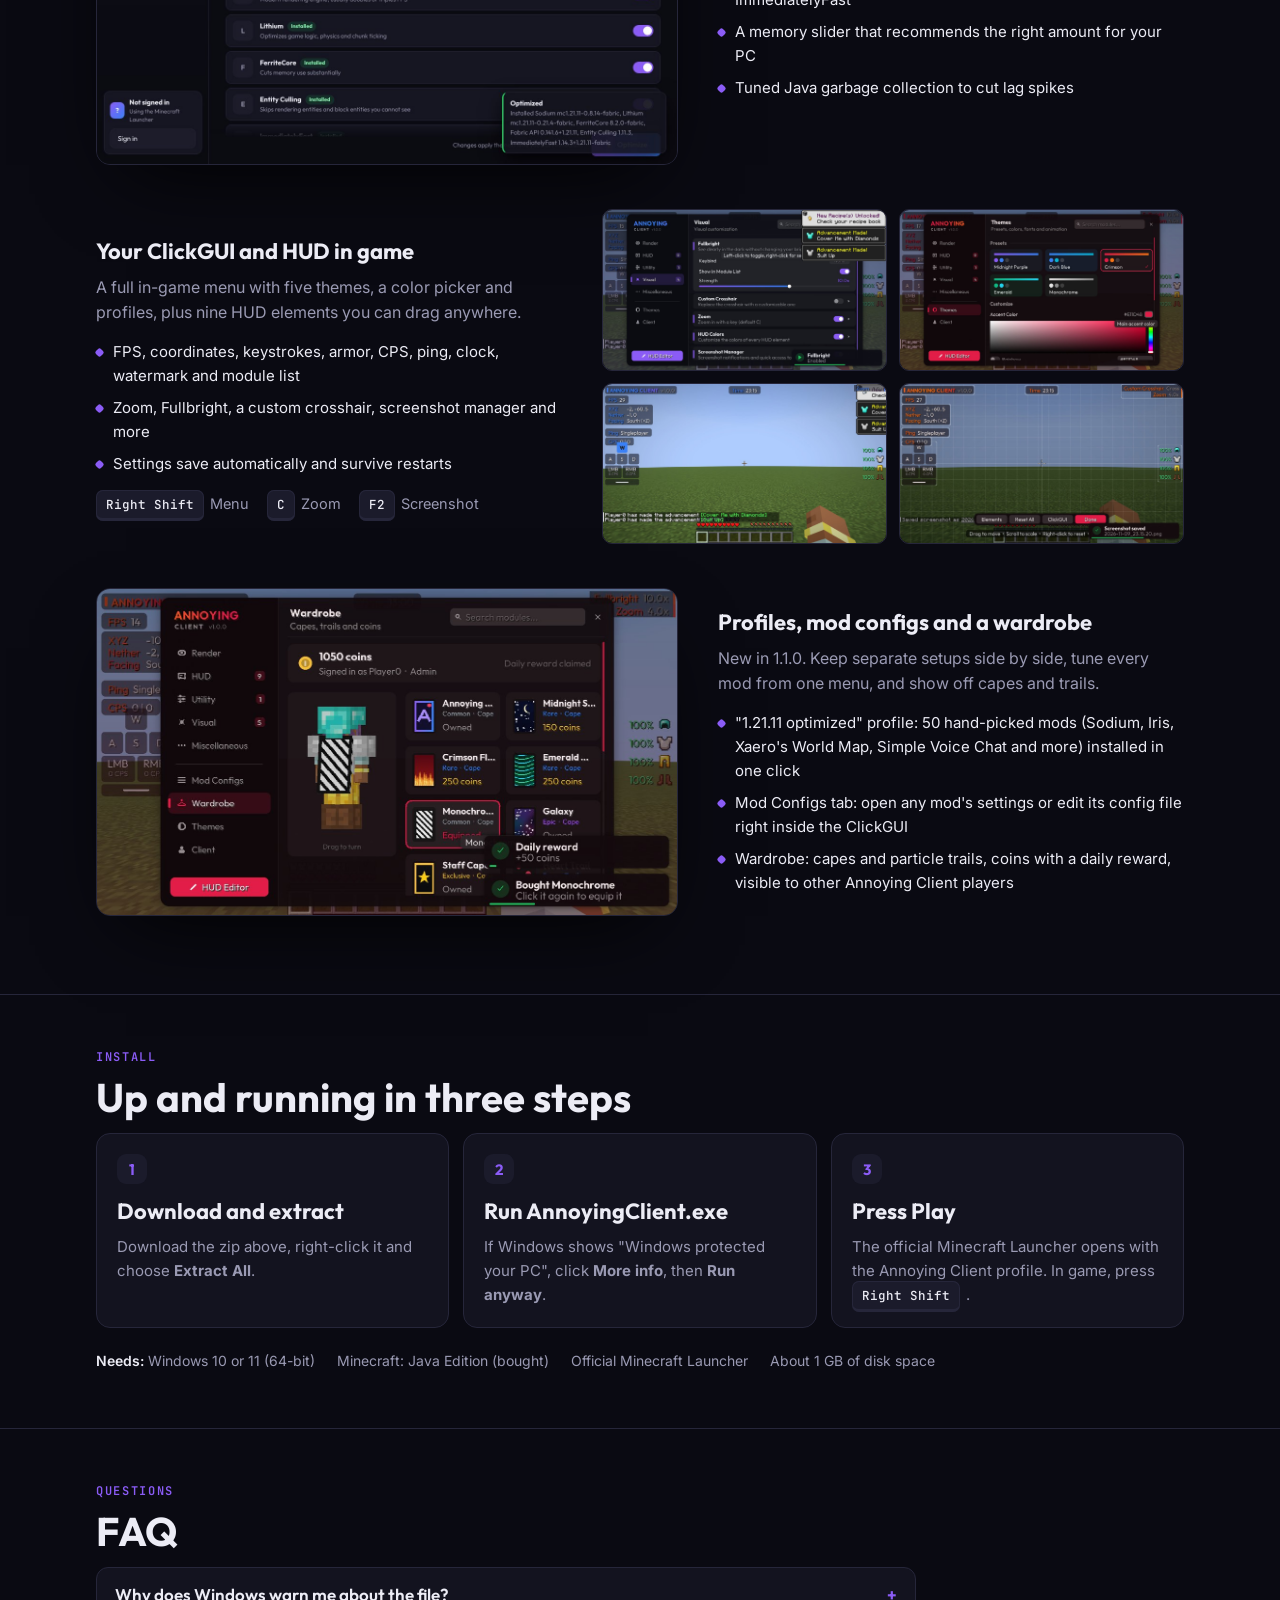
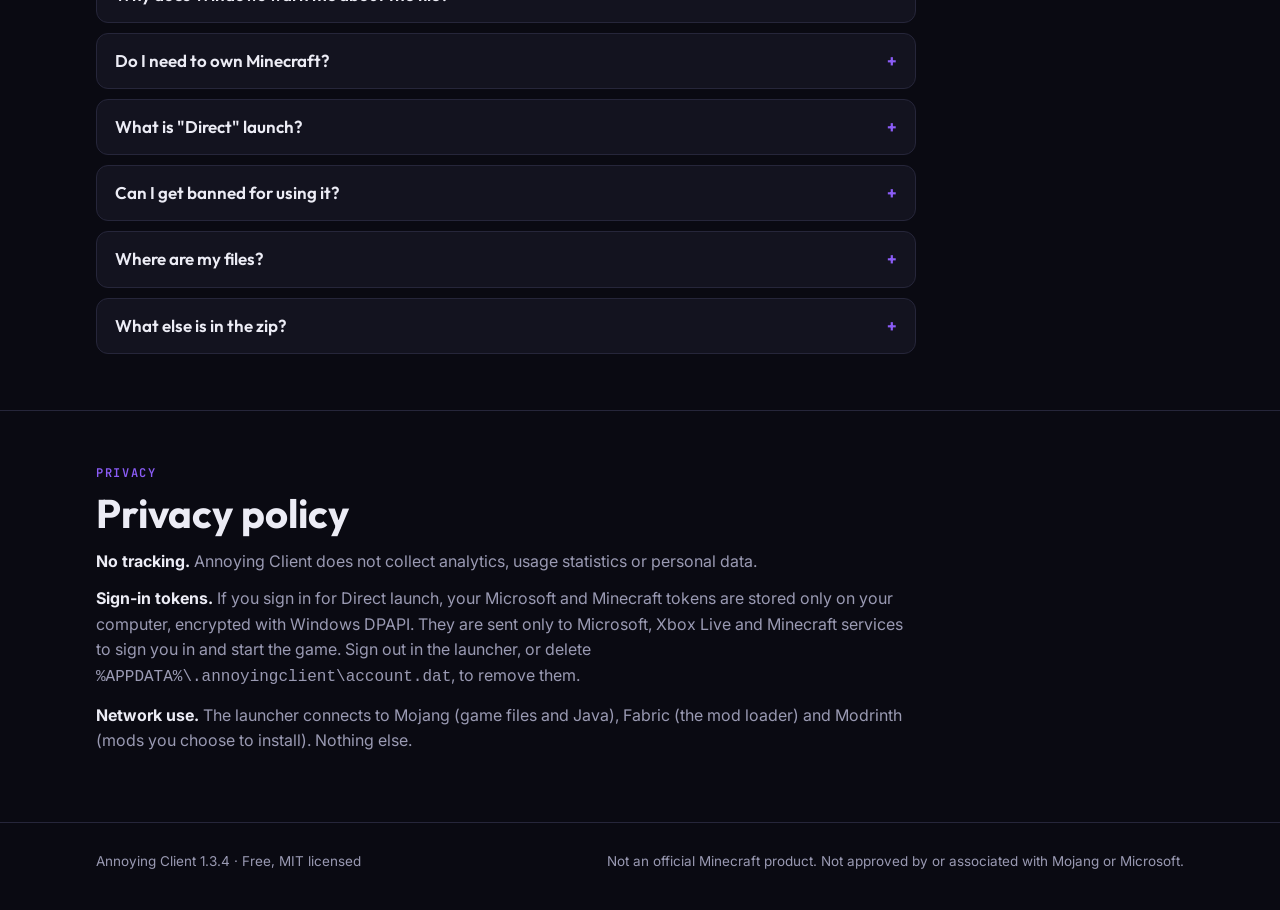
==== commit e7a4fe90: "Release 1.3.4: Normal FPS Boosted launches from Annoying Client Start the game directly from this la" ====
--- a/docs/index.html
+++ b/docs/index.html
@@ -147,15 +147,15 @@
 <main id="top">
   <div class="wrap hero">
     <div>
-      <div class="stack"><b>v1.3.3</b><span>Minecraft 1.21.11</span><span>&middot;</span><span>Fabric 0.20.1</span><span>&middot;</span><span>Java 21</span></div>
+      <div class="stack"><b>v1.3.4</b><span>Minecraft 1.21.11</span><span>&middot;</span><span>Fabric 0.20.1</span><span>&middot;</span><span>Java 21</span></div>
       <h1>ANNOYING <em>CLIENT</em></h1>
       <p class="lead">A Minecraft launcher and client in one. Press Play to install the game, a ClickGUI and HUD you can customize, and the best FPS mods, all set up for you.</p>
       <div class="dl">
-        <a class="dl-btn" id="download" href="download/AnnoyingClient-Windows.zip" download="AnnoyingClient-1.3.3-Windows.zip">
+        <a class="dl-btn" id="download" href="download/AnnoyingClient-Windows.zip" download="AnnoyingClient-1.3.4-Windows.zip">
           <svg viewBox="0 0 24 24" fill="none" stroke="currentColor" stroke-width="2.2" stroke-linecap="round" stroke-linejoin="round" aria-hidden="true"><path d="M12 3v12m0 0l-5-5m5 5l5-5M4 19h16"/></svg>
           Download for Windows
         </a>
-        <div class="dl-meta"><span><b>AnnoyingClient-1.3.3-Windows.zip</b></span><span>7.6 MB</span><span>Windows 10 / 11, 64-bit</span></div>
+        <div class="dl-meta"><span><b>AnnoyingClient-1.3.4-Windows.zip</b></span><span>7.6 MB</span><span>Windows 10 / 11, 64-bit</span></div>
         <div class="status" id="status">Free download. Source code on <a href="https://github.com/theavgjim/annoying-client">GitHub</a>.</div>
         <div class="sha">
           <span>SHA-256 checksum</span>
@@ -266,7 +266,7 @@
             <li>Worlds, screenshots and mods: <code>%APPDATA%\.annoyingclient\instance</code></li>
           </ul></details>
         <details><summary>What else is in the zip?</summary>
-          <p><b>AnnoyingClient-Installer.exe</b> only adds the client to the official launcher, without the launcher app. <b>annoying-client-1.3.3+mc1.21.11.jar</b> is the mod by itself, for manual Fabric installs (it needs Fabric API).</p></details>
+          <p><b>AnnoyingClient-Installer.exe</b> only adds the client to the official launcher, without the launcher app. <b>annoying-client-1.3.4+mc1.21.11.jar</b> is the mod by itself, for manual Fabric installs (it needs Fabric API).</p></details>
       </div>
     </div>
   </section>
@@ -286,7 +286,7 @@
 
 <footer>
   <div class="wrap">
-    <span>Annoying Client 1.3.3 &middot; Free, MIT licensed</span>
+    <span>Annoying Client 1.3.4 &middot; Free, MIT licensed</span>
     <span>Not an official Minecraft product. Not approved by or associated with Mojang or Microsoft.</span>
   </div>
 </footer>
